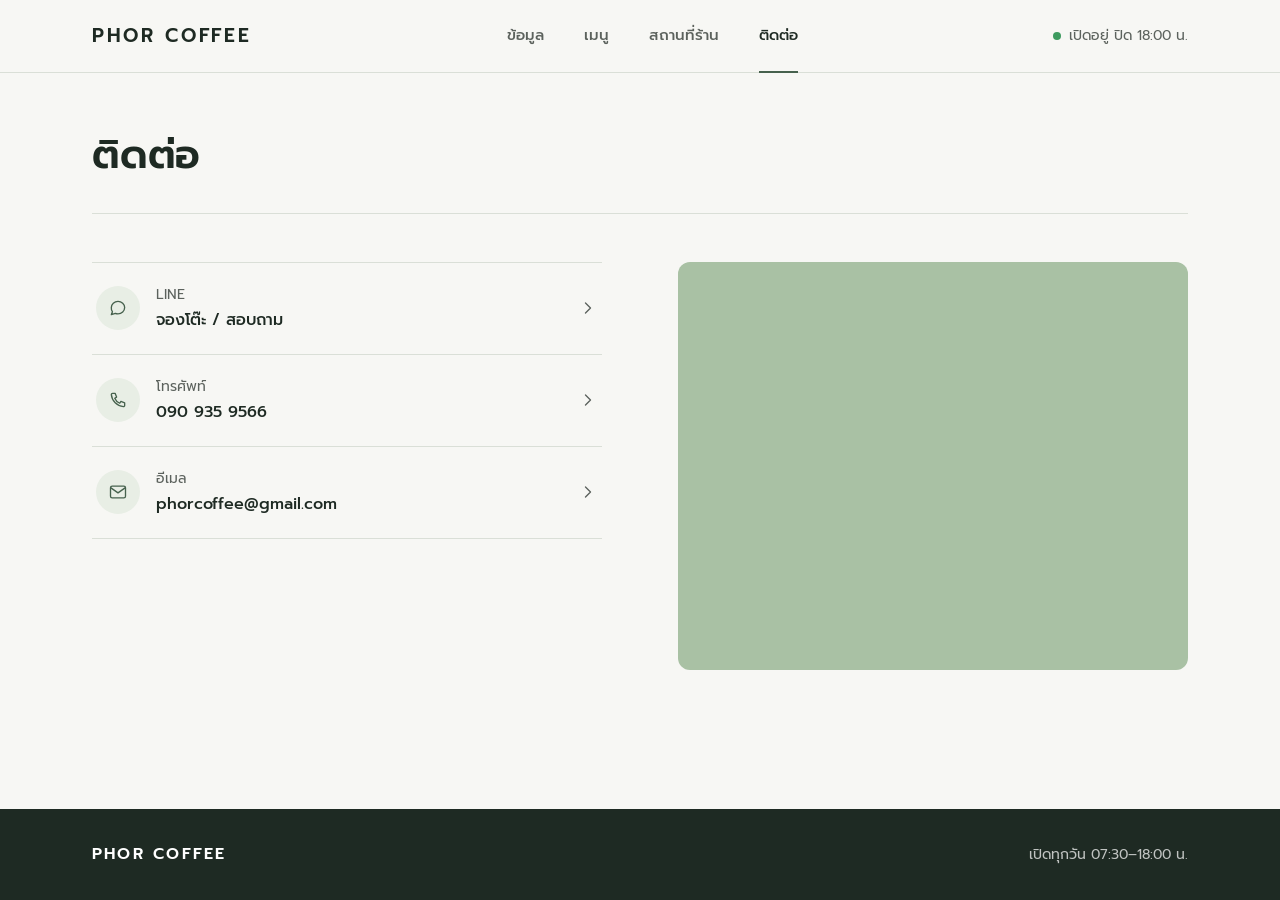
==== contact.html @ 8ebaa5cd "Add files via upload" ====
<!doctype html>
<html lang="th">
<head>
<meta charset="utf-8">
<meta name="viewport" content="width=device-width, initial-scale=1, viewport-fit=cover">
<title>ติดต่อ | PHOR COFFEE</title>
<meta name="description" content="ติดต่อ PHOR COFFEE ทาง LINE โทร 090 935 9566 หรืออีเมล">
<!-- เว็บตัวอย่าง: กันไม่ให้ Google เก็บหน้า ลบบรรทัดนี้เมื่อร้านอนุมัติและขึ้นเว็บจริง -->
<meta name="robots" content="noindex, nofollow">
<meta name="theme-color" content="#F7F7F4">
<meta property="og:type" content="website">
<meta property="og:locale" content="th_TH">
<meta property="og:title" content="ติดต่อ | PHOR COFFEE">
<meta property="og:description" content="ร้านกาแฟในบ้านสีเขียว ถนนร่มเกล้า 1 เปิดทุกวัน 07:30–18:00 น.">
<link rel="preconnect" href="https://fonts.googleapis.com">
<link rel="preconnect" href="https://fonts.gstatic.com" crossorigin>
<link rel="preconnect" href="https://lh3.googleusercontent.com">
<link href="https://fonts.googleapis.com/css2?family=Prompt:wght@300;400;500;600&display=swap" rel="stylesheet">
<link rel="stylesheet" href="assets/style.css">
</head>
<body>

<svg width="0" height="0" style="position:absolute" aria-hidden="true">
  <symbol id="i-star" viewBox="0 0 24 24"><path d="m12 3 2.7 5.6 6.1.9-4.4 4.3 1 6.1L12 17l-5.4 2.9 1-6.1L3.2 9.5l6.1-.9z"/></symbol>
  <symbol id="i-phone" viewBox="0 0 24 24"><path d="M5.5 4h3l1.8 4.5-2.2 1.4a11 11 0 0 0 6 6l1.4-2.2L20 15.5v3a1.5 1.5 0 0 1-1.6 1.5A16 16 0 0 1 4 5.6 1.5 1.5 0 0 1 5.5 4z"/></symbol>
  <symbol id="i-chat" viewBox="0 0 24 24"><path d="M20 11.5c0 4.1-3.6 7.5-8 7.5-1.1 0-2.2-.2-3.2-.6L4 20l1.3-3.6A7.2 7.2 0 0 1 4 11.5C4 7.4 7.6 4 12 4s8 3.4 8 7.5z"/></symbol>
  <symbol id="i-mail" viewBox="0 0 24 24"><rect x="3" y="5" width="18" height="14" rx="2"/><path d="m3.5 7 8.5 6 8.5-6"/></symbol>
  <symbol id="i-fb" viewBox="0 0 24 24"><path d="M14 21v-7h2.5l.5-3h-3V9.2c0-.9.3-1.5 1.6-1.5H17V5.1c-.3 0-1.2-.1-2.3-.1C12.4 5 11 6.4 11 8.9V11H8.5v3H11v7"/></symbol>
  <symbol id="i-ig" viewBox="0 0 24 24"><rect x="3.5" y="3.5" width="17" height="17" rx="5"/><circle cx="12" cy="12" r="4"/><circle cx="17" cy="7" r=".6"/></symbol>
  <symbol id="i-copy" viewBox="0 0 24 24"><rect x="9" y="9" width="11" height="11" rx="2"/><path d="M5 15V6a2 2 0 0 1 2-2h8"/></symbol>
  <symbol id="i-nav" viewBox="0 0 24 24"><path d="M3.5 11 20 4l-7 16.5-2-7.5z"/></symbol>
  <symbol id="i-chev" viewBox="0 0 24 24"><path d="m9 6 6 6-6 6"/></symbol>
</svg>

<header class="site-header">
  <div class="container header-row">
    <a href="index.html" class="brand" id="brand">PHOR COFFEE</a>
    <nav class="nav" aria-label="เมนูหลัก">
      <a href="index.html">ข้อมูล</a>
      <a href="menu.html">เมนู</a>
      <a href="location.html">สถานที่ร้าน</a>
      <a href="contact.html" aria-current="page">ติดต่อ</a>
    </nav>
    <div class="status" id="status" aria-live="polite"><span class="dot"></span><span class="txt"></span></div>
  </div>
</header>

<main id="main">
  <article class="page" id="page-contact">
    <div class="container">
      <header class="page-intro">
        <h1 class="h-page">ติดต่อ</h1>
      </header>
      <div class="contact">
        <div>
          <ul class="channels" id="channels"></ul>
        </div>
        <figure class="ph" id="contactImg"></figure>
      </div>
    </div>
    <div style="height:72px"></div>
  </article>
</main>

<footer class="site-footer">
  <div class="container footer-grid">
    <span class="brand">PHOR COFFEE</span>
    <span id="footHours"></span>
  </div>
</footer>

<div class="mobile-bar">
  <a class="btn btn-secondary" id="barCall"><svg class="i" aria-hidden="true"><use href="#i-phone"/></svg>โทร</a>
  <a class="btn btn-primary js-line" target="_blank" rel="noopener">จองโต๊ะ</a>
</div>

<script src="assets/data.js"></script>
<script src="assets/common.js"></script>
<script src="assets/contact.js"></script>
</body>
</html>
---- assets/style.css ----
/* ---------- tokens (สีทั้งหมดมาจากตัวอาคารร้าน) ---------- */
:root{
  --ink:#1E2A23;        /* เขียวเข้ม: ตัวหนังสือหลัก */
  --sage-700:#46614D;   /* เขียวเซจเข้ม: ปุ่ม ลิงก์ */
  --sage-800:#3A5240;   /* hover ของปุ่ม */
  --sage-300:#A9C1A4;   /* เขียวเซจผนังร้าน: พื้นตกแต่ง */
  --sage-100:#E8EEE5;   /* เขียวจาง: พื้นส่วน */
  --plaster:#F7F7F4;    /* ขาวปูน: พื้นหลังหลัก */
  --white:#FFFFFF;
  --stone:#5C625D;      /* เทาอิฐ: ข้อความรอง */
  --line:#DADFD7;       /* เส้นแบ่ง */

  --fs-xs:13px; --fs-sm:14px; --fs-md:16px; --fs-lg:20px; --fs-xl:28px; --fs-2xl:clamp(30px,4vw,40px);
  --r-sm:8px; --r-md:12px;
  --maxw:1160px; --gutter:clamp(16px,4vw,32px);
}
*,*::before,*::after{box-sizing:border-box}
*{margin:0;padding:0}
html{-webkit-text-size-adjust:100%;scroll-padding-top:120px}
body{font-family:'Prompt',system-ui,-apple-system,sans-serif;font-size:var(--fs-md);font-weight:400;line-height:1.7;color:var(--ink);background:var(--plaster);min-height:100vh;display:flex;flex-direction:column;-webkit-font-smoothing:antialiased}
img{display:block;max-width:100%}
a{color:inherit;text-decoration:none}
button{font:inherit;color:inherit;background:none;border:0;cursor:pointer}
svg.i{width:20px;height:20px;flex:none;fill:none;stroke:currentColor;stroke-width:1.6;stroke-linecap:round;stroke-linejoin:round}
:focus-visible{outline:2px solid var(--sage-700);outline-offset:3px;border-radius:4px}
.container{width:100%;max-width:var(--maxw);margin-inline:auto;padding-inline:var(--gutter)}

/* ---------- ตัวอักษร ---------- */
h1,h2,h3{font-weight:600;line-height:1.3;letter-spacing:-.005em}
.h-page{font-size:var(--fs-2xl)}
.h-sec{font-size:var(--fs-xl);margin-bottom:12px}
.muted{color:var(--stone)}
.prose{max-width:62ch;text-wrap:pretty}

/* ---------- ปุ่ม ---------- */
.btn{display:inline-flex;align-items:center;justify-content:center;gap:8px;min-height:46px;padding:0 22px;border-radius:var(--r-sm);font-size:15px;font-weight:500;transition:background-color .15s,color .15s,border-color .15s}
.btn-primary{background:var(--sage-700);color:var(--white)}
.btn-primary:hover{background:var(--sage-800)}
.btn-secondary{border:1px solid var(--ink);color:var(--ink)}
.btn-secondary:hover{background:var(--ink);color:var(--white)}
.btn-light{background:var(--white);color:var(--ink)}
.btn-light:hover{background:var(--sage-100)}
.btn-outline-light{border:1px solid rgba(255,255,255,.7);color:var(--white)}
.btn-outline-light:hover{background:rgba(255,255,255,.12)}
.link{color:var(--sage-700);font-weight:500;text-decoration:underline;text-underline-offset:3px;text-decoration-thickness:1px}
.link:hover{color:var(--sage-800)}

/* ---------- header ---------- */
.site-header{position:sticky;top:0;z-index:40;background:rgba(247,247,244,.96);backdrop-filter:saturate(1.2) blur(8px);border-bottom:1px solid var(--line)}
.header-row{display:flex;align-items:center;justify-content:space-between;gap:24px;height:72px}
.brand{font-size:19px;font-weight:600;letter-spacing:.14em}
.nav{display:flex;gap:4px;height:100%}
.nav a{position:relative;display:flex;align-items:center;padding:0 18px;font-size:15px;font-weight:500;color:var(--stone);transition:color .15s}
.nav a:hover{color:var(--ink)}
.nav a[aria-current="page"]{color:var(--ink)}
.nav a[aria-current="page"]::after{content:"";position:absolute;left:18px;right:18px;bottom:-1px;height:2px;background:var(--sage-700)}
.status{display:flex;align-items:center;gap:8px;font-size:var(--fs-sm);color:var(--stone);white-space:nowrap}
.status .dot{width:8px;height:8px;border-radius:50%;background:#A3A7A2}
.status.is-open .dot{background:#3E9B5F}
@media (max-width:860px){
  .header-row{height:56px}
  .status{display:none}
  .nav{position:absolute;left:0;right:0;top:56px;height:46px;background:var(--plaster);border-top:1px solid var(--line);display:grid;grid-template-columns:repeat(4,1fr);gap:0;padding:0 8px}
  .nav a{justify-content:center;padding:0 4px;font-size:14px}
  .nav a[aria-current="page"]::after{left:14%;right:14%}
  .site-header{padding-bottom:46px}
}

/* ---------- pages ---------- */
main{flex:1}
.page{animation:enter .28s ease-out}
@keyframes enter{from{opacity:0}to{opacity:1}}
.page-intro{padding:56px 0 32px;border-bottom:1px solid var(--line);margin-bottom:48px}
.section{padding:72px 0}
.section + .section{padding-top:0}
.section-alt{background:var(--sage-100);padding:72px 0}

/* ---------- รูป ---------- */
.ph{position:relative;overflow:hidden;background:var(--sage-300);border-radius:var(--r-md)}
.ph img{width:100%;height:100%;object-fit:cover}
.ph.failed img{display:none}

/* ===== หน้า: ข้อมูล ===== */
.hero{position:relative;height:min(78vh,720px);min-height:460px;background:var(--sage-300);overflow:hidden;color:var(--white)}
.hero img{position:absolute;inset:0;width:100%;height:100%;object-fit:cover;object-position:center 40%}
.hero::after{content:"";position:absolute;inset:0;background:linear-gradient(to top,rgba(20,30,24,.82) 0%,rgba(20,30,24,.35) 45%,rgba(20,30,24,0) 75%)}
.hero-content{position:absolute;inset:auto 0 0 0;z-index:1;padding-bottom:clamp(36px,7vh,64px)}
.hero h1{font-size:clamp(44px,8vw,92px);font-weight:600;letter-spacing:.05em;line-height:1.05;margin-bottom:24px}
.hero .actions{display:flex;flex-wrap:wrap;gap:12px}


.about{display:grid;grid-template-columns:1fr 1fr;gap:clamp(32px,6vw,80px);align-items:center}
.about .ph{aspect-ratio:4/3}
.quick{margin-top:32px;border-top:1px solid var(--line);max-width:440px}
.quick div{display:flex;justify-content:space-between;gap:16px;padding:13px 0;border-bottom:1px solid var(--line);font-size:15px}
.quick dt{color:var(--stone)}
.quick dd{font-weight:500;text-align:right}
.quick a:hover{color:var(--sage-700)}
@media (max-width:860px){.about{grid-template-columns:1fr}.about .ph{order:-1}}

.gallery{display:grid;grid-template-columns:repeat(4,1fr);grid-auto-rows:clamp(150px,18vw,230px);gap:12px;margin-top:28px}
.gallery .ph:first-child{grid-column:span 2;grid-row:span 2}
@media (max-width:760px){.gallery{grid-template-columns:1fr 1fr;grid-auto-rows:150px;gap:8px}}

.reviews-head{display:flex;flex-wrap:wrap;align-items:flex-end;justify-content:space-between;gap:16px}
.rating{display:flex;align-items:center;gap:12px}
.rating strong{font-size:40px;font-weight:600;line-height:1}
.stars{display:flex;gap:2px;color:var(--sage-700)}
.stars svg{width:16px;height:16px;fill:currentColor;stroke:none}
.quotes{display:grid;grid-template-columns:repeat(3,1fr);gap:32px;margin-top:36px;list-style:none}
.quotes li{border-top:2px solid var(--sage-700);padding-top:18px}
.quotes blockquote{font-size:17px;line-height:1.65;text-wrap:pretty}
@media (max-width:860px){.quotes{grid-template-columns:1fr;gap:24px}}

/* ===== หน้า: เมนู ===== */
.folders{display:grid;grid-template-columns:repeat(3,minmax(0,1fr));justify-items:center;align-items:end;gap:24px;padding-top:30px}
@media (max-width:860px){
  /* แถบเลื่อนตัดของที่ล้นออกไป จึงต้องเว้นที่ด้านบนไว้ให้แผ่นเมนูกางขึ้นมา */
  #page-menu .page-intro{margin-bottom:0}
  .folders{display:flex;gap:18px;overflow-x:auto;overscroll-behavior-x:contain;scroll-snap-type:x mandatory;scroll-padding-inline:var(--gutter);padding:56px var(--gutter) 20px;margin-inline:calc(var(--gutter) * -1);scrollbar-width:none}
  .folders::-webkit-scrollbar{display:none}
  .folders > .gf-root{scroll-snap-align:center}
}
.menu-list{margin-top:48px;scroll-margin-top:140px}
.menu-list-head{display:flex;align-items:baseline;justify-content:space-between;gap:16px;padding-bottom:12px;border-bottom:1px solid var(--ink)}
.menu-list-head h2{font-size:var(--fs-xl)}
.menu-list-head span{font-size:var(--fs-sm);color:var(--stone)}
.menu-list ul{list-style:none;columns:2;column-gap:clamp(40px,7vw,96px)}
.menu-list ul.swap{animation:list-in .35s ease-out}
@keyframes list-in{from{opacity:0;transform:translateY(6px)}to{opacity:1;transform:none}}
@media (max-width:760px){.menu-list ul{columns:1}}
.menu-item{display:flex;align-items:baseline;gap:12px;padding:14px 0;border-bottom:1px solid var(--line);break-inside:avoid;scroll-margin-top:160px}
.menu-item .name{font-weight:500}
.menu-item .desc{display:block;font-size:var(--fs-sm);color:var(--stone);font-weight:400;margin-top:2px}
.menu-item .leader{flex:1;min-width:16px;border-bottom:1px dotted #B9BEB6;transform:translateY(-5px)}
.menu-item .price{font-weight:500;font-variant-numeric:tabular-nums;white-space:nowrap}
.menu-item.flash{animation:flash 1.8s ease-out}
@keyframes flash{0%,35%{background:var(--sage-100);box-shadow:0 0 0 10px var(--sage-100)}100%{background:transparent;box-shadow:0 0 0 10px transparent}}
.menu-foot{margin-top:40px;font-size:var(--fs-sm);color:var(--stone)}

/* ----- แฟ้มกระจก: ดัดแปลงจากคอมโพเนนต์ Glass Folder Cards (กระจกขุ่นแบบสว่าง) ----- */
.gf-root{
  --gf-px:0; --gf-py:0;
  --gf-ease:cubic-bezier(.2,.8,.2,1);
  --gf-spring:cubic-bezier(.34,1.36,.5,1);
  --gf-hinge:0deg; --gf-lift:42px; --gf-spread:0px; --gf-fan:0deg; --gf-stack:15px;
  --gf-ink:var(--ink); --gf-ink-soft:rgba(30,42,35,.58);
  position:relative;display:inline-block;flex:none;vertical-align:top;
  font-family:'Prompt',system-ui,sans-serif;-webkit-tap-highlight-color:transparent;isolation:isolate;
}
.gf-root:hover,.gf-root:focus-within{--gf-hinge:-11deg;--gf-lift:-34px;--gf-spread:8px;--gf-fan:1.4deg;--gf-stack:10px}
.gf-root[data-open]{--gf-hinge:-24deg;--gf-lift:-96px;--gf-spread:40px;--gf-fan:5deg;--gf-stack:30px}
.gf-stage{position:absolute;left:0;top:0;width:340px;height:272px;transform-origin:0 0}
.gf-tilt{position:absolute;inset:0;transform:perspective(1400px) rotateX(calc(var(--gf-py) * -3deg)) rotateY(calc(var(--gf-px) * 4deg));transition:transform .9s var(--gf-ease)}
.gf-shadow{position:absolute;left:18px;right:18px;bottom:-6px;height:60px;border-radius:40px;background:rgba(30,42,35,.30);filter:blur(22px);transform:translateX(calc(var(--gf-px) * -8px));transition:transform .9s var(--gf-ease),opacity .9s var(--gf-ease)}
.gf-back{position:absolute;inset:0;overflow:hidden;background:linear-gradient(180deg,#eef2ec 0%,#dfe6dc 100%)}
.gf-art{position:absolute;left:-12px;top:-12px;width:364px;height:296px;max-width:none;object-fit:cover;opacity:0;filter:blur(14px) saturate(.6);transform:translate(calc(var(--gf-px) * -7px),calc(var(--gf-py) * -6px)) scale(1.02);transition:transform 1.1s var(--gf-ease),opacity 1.2s var(--gf-ease),filter 1.2s var(--gf-ease)}
.gf-art.is-loaded{opacity:1;filter:none}
.gf-back-sheen{position:absolute;inset:0;pointer-events:none;background:linear-gradient(180deg,rgba(255,255,255,.22) 0%,rgba(255,255,255,0) 22%),radial-gradient(120% 80% at 80% 0%,rgba(255,255,255,.16),rgba(255,255,255,0) 60%)}
.gf-rim{position:absolute;left:0;top:0;max-width:none;overflow:visible;pointer-events:none;fill:none}
.gf-back-rim{width:340px;height:272px}
.gf-back-rim path{stroke:rgba(255,255,255,.45);stroke-width:1}

.gf-files{position:absolute;inset:0;z-index:5;pointer-events:none;clip-path:inset(-400px -400px 10px -400px)}
.gf-sheet-slot{display:contents}
.gf-sheet{all:unset;box-sizing:border-box;position:absolute;left:34px;top:96px;width:272px;height:184px;border-radius:16px;overflow:hidden;cursor:pointer;pointer-events:auto;
  background:linear-gradient(180deg,#ffffff 0%,#f4f5f1 100%);
  box-shadow:inset 0 1px 0 rgba(255,255,255,.9),0 0 0 .5px rgba(30,42,35,.12),0 10px 26px -8px rgba(20,30,24,.28);
  transform-origin:50% 100%;
  transform:translate(calc(var(--gf-jx) + var(--gf-slot) * var(--gf-spread)),calc(var(--gf-lift) + var(--gf-depth) * var(--gf-stack) * -1)) rotate(calc(var(--gf-jr) + var(--gf-slot) * var(--gf-fan)));
  transition:transform .75s var(--gf-spring) calc(var(--gf-depth) * 40ms),box-shadow .4s var(--gf-ease),translate .9s var(--gf-ease),opacity .9s var(--gf-ease)}
.gf-sheet--art{background:#1e2a23}
.gf-root[data-open] .gf-sheet:hover,.gf-root[data-open] .gf-sheet:focus-visible{
  transform:translate(calc(var(--gf-jx) + var(--gf-slot) * var(--gf-spread)),calc(var(--gf-lift) + var(--gf-depth) * var(--gf-stack) * -1 - 18px)) rotate(calc(var(--gf-slot) * var(--gf-fan) * .6));
  box-shadow:inset 0 1px 0 rgba(255,255,255,.9),0 0 0 .5px rgba(30,42,35,.12),0 22px 40px -12px rgba(20,30,24,.42);transition-delay:0s}
.gf-sheet:focus-visible{outline:2px solid var(--sage-700);outline-offset:2px}
.gf-sheet-art{position:absolute;left:0;top:0;width:272px;height:184px;max-width:none;object-fit:cover;opacity:0;filter:blur(10px);transition:opacity .9s var(--gf-ease),filter .9s var(--gf-ease)}
.gf-sheet-art.is-loaded{opacity:1;filter:none}
.gf-sheet--art::after{content:"";position:absolute;inset:0;border-radius:inherit;pointer-events:none;background:linear-gradient(180deg,rgba(0,0,0,.46) 0%,rgba(0,0,0,0) 36%);box-shadow:inset 0 0 0 1px rgba(255,255,255,.2)}
.gf-sheet-head{position:absolute;left:14px;right:14px;top:10px;z-index:1;display:flex;align-items:baseline;justify-content:space-between;gap:10px;white-space:nowrap}
.gf-sheet-name{overflow:hidden;text-overflow:ellipsis;font-size:14px;font-weight:500;color:var(--ink)}
.gf-sheet-meta{flex:none;font-size:12px;font-variant-numeric:tabular-nums;color:rgba(30,42,35,.55)}
.gf-sheet--art .gf-sheet-name{color:#fff}
.gf-sheet--art .gf-sheet-meta{color:rgba(255,255,255,.78)}
.gf-lines{position:absolute;left:14px;right:14px;top:44px;display:flex;flex-direction:column;gap:9px}
.gf-lines i{display:block;height:5px;border-radius:3px;background:rgba(30,42,35,.08)}
.gf-lines i:first-child{height:9px;margin-bottom:4px;background:rgba(30,42,35,.14)}

.gf-front{position:absolute;left:0;top:74px;width:340px;height:198px;z-index:10;-webkit-backdrop-filter:blur(22px) saturate(1.5);backdrop-filter:blur(22px) saturate(1.5);transform-origin:50% 100%;transform:perspective(760px) rotateX(var(--gf-hinge));transition:transform .8s var(--gf-spring),translate 1s var(--gf-ease),opacity 1s var(--gf-ease)}
.gf-tint{position:absolute;inset:0;background:linear-gradient(180deg,rgba(255,255,255,.16) 0%,rgba(255,255,255,.5) 42%,rgba(251,251,248,.93) 100%)}
.gf-spec{position:absolute;inset:0;pointer-events:none;mix-blend-mode:soft-light;opacity:.9;background:radial-gradient(260px 200px at calc(50% + var(--gf-px) * 46%) calc(30% + var(--gf-py) * 40%),rgba(255,255,255,.5),rgba(255,255,255,0) 70%)}
.gf-front-rim{width:340px;height:198px}
.gf-front-rim path{stroke-width:2.4;transition:stroke-width .3s var(--gf-ease)}
.gf-hit{all:unset;position:absolute;inset:0;z-index:1;cursor:pointer}
.gf-hit:focus-visible ~ .gf-label .gf-title{text-decoration:underline;text-decoration-thickness:1.5px;text-underline-offset:5px}
.gf-front:has(.gf-hit:focus-visible) .gf-front-rim path{stroke-width:5}
.gf-label{position:absolute;left:28px;bottom:30px;z-index:2;display:flex;flex-direction:column;gap:2px;max-width:220px;pointer-events:none;color:var(--gf-ink)}
.gf-title{font-size:21px;font-weight:600;line-height:1.3;overflow:hidden;text-overflow:ellipsis;white-space:nowrap}
.gf-meta{display:flex;align-items:center;gap:7px;font-size:13px;color:var(--gf-ink-soft);white-space:nowrap}
.gf-meta::before{content:"";width:7px;height:7px;border-radius:50%;background:var(--sage-700);transform:scale(0);transition:transform .35s var(--gf-spring)}
.gf-root[data-active] .gf-meta::before{transform:scale(1)}
.gf-root[data-active] .gf-meta{color:var(--sage-700)}

.gf-root:not([data-entered]) .gf-back,.gf-root:not([data-entered]) .gf-back-rim{translate:0 22px;opacity:0}
.gf-root:not([data-entered]) .gf-sheet{translate:0 -120px;opacity:0}
.gf-root:not([data-entered]) .gf-front{translate:0 46px;opacity:0}
.gf-root:not([data-entered]) .gf-shadow{opacity:0}
.gf-back,.gf-back-rim{transition:translate 1s var(--gf-ease),opacity .9s var(--gf-ease)}
.gf-root[data-entered] .gf-sheet{transition-delay:calc(var(--gf-depth) * 40ms),0s,calc(.18s + var(--gf-depth) * 90ms),calc(.18s + var(--gf-depth) * 90ms)}
.gf-root[data-entered] .gf-front{transition-delay:0s,.42s,.42s}
@media (prefers-reduced-motion:reduce){
  .gf-root *,.gf-root *::before,.gf-root *::after{transition-duration:0s!important;transition-delay:0s!important;animation:none!important}
  .gf-tilt{transform:none}
}

/* ===== หน้า: สถานที่ร้าน ===== */
.loc{display:grid;grid-template-columns:1.3fr 1fr;gap:clamp(28px,5vw,64px);align-items:start}
.map{aspect-ratio:4/3;border-radius:var(--r-md);overflow:hidden;background:var(--sage-100);border:1px solid var(--line)}
.map iframe{width:100%;height:100%;border:0;display:block}
.detail{border-top:1px solid var(--line)}
.detail > div{padding:20px 0;border-bottom:1px solid var(--line)}
.detail dt{font-size:var(--fs-sm);color:var(--stone);margin-bottom:4px}
.detail dd{font-weight:500}
.copy-btn{display:inline-flex;align-items:center;gap:6px;margin-top:8px;font-size:var(--fs-sm);font-weight:500;color:var(--sage-700)}
.copy-btn svg{width:16px;height:16px}
.copy-btn:hover{color:var(--sage-800)}
.hours{width:100%;border-collapse:collapse;font-size:15px}
.hours td{padding:3px 0}
.hours td:last-child{text-align:right;font-variant-numeric:tabular-nums}
.hours .today td{font-weight:600;color:var(--sage-700)}
.loc .actions{display:flex;flex-wrap:wrap;gap:12px;margin-top:24px}
@media (max-width:860px){.loc{grid-template-columns:1fr}}

/* ===== หน้า: ติดต่อ ===== */
.contact{display:grid;grid-template-columns:1fr 1fr;gap:clamp(32px,6vw,80px);align-items:start}
.contact .ph{aspect-ratio:5/4}
.channels{list-style:none;border-top:1px solid var(--line)}
.channels a{display:flex;align-items:center;gap:16px;padding:20px 4px;border-bottom:1px solid var(--line);transition:background-color .15s}
.channels a:hover{background:var(--white)}
.channels .ic{display:grid;place-items:center;width:44px;height:44px;border-radius:50%;background:var(--sage-100);color:var(--sage-700);flex:none}
.channels small{display:block;font-size:var(--fs-sm);color:var(--stone)}
.channels b{font-weight:500;word-break:break-word}
.channels .go{margin-left:auto;color:var(--stone)}
@media (max-width:860px){.contact{grid-template-columns:1fr}.contact .ph{aspect-ratio:16/10;order:-1}}

/* ---------- footer ---------- */
.site-footer{background:var(--ink);color:rgba(255,255,255,.72);font-size:var(--fs-sm);padding:32px 0}
.footer-grid{display:flex;flex-wrap:wrap;align-items:center;justify-content:space-between;gap:12px 24px}
.site-footer .brand{color:var(--white);font-size:16px}

/* ---------- แถบล่างบนมือถือ ---------- */
.mobile-bar{display:none}
@media (max-width:760px){
  .mobile-bar{display:grid;grid-template-columns:1fr 1fr;gap:10px;position:fixed;left:0;right:0;bottom:0;z-index:40;padding:10px var(--gutter) calc(10px + env(safe-area-inset-bottom));background:var(--white);border-top:1px solid var(--line)}
  .site-footer{padding-bottom:calc(100px + env(safe-area-inset-bottom))}
}
@media (prefers-reduced-motion:reduce){*{animation:none!important;transition:none!important}}
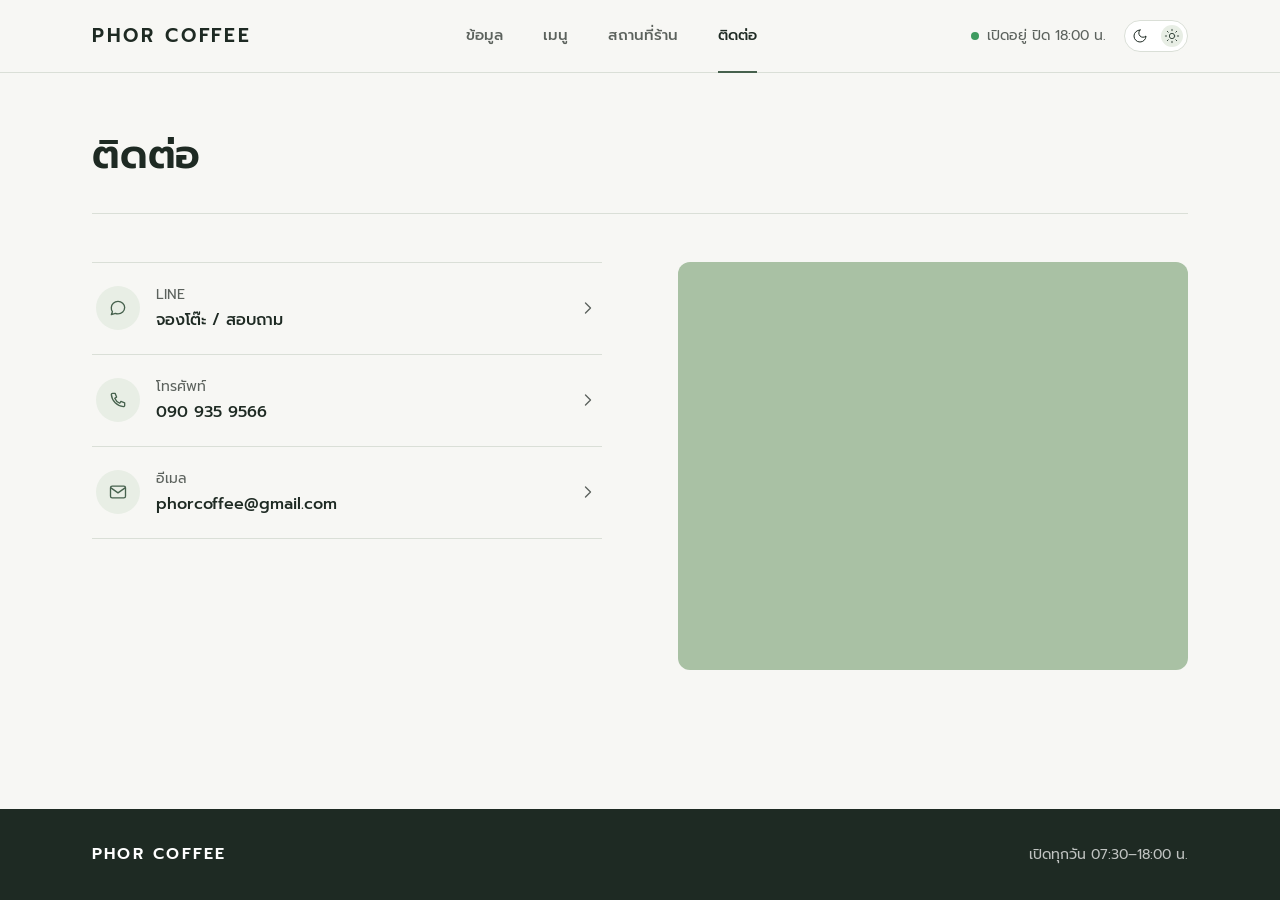
==== commit c114f0de: "Add files via upload" ====
--- a/contact.html
+++ b/contact.html
@@ -16,6 +16,7 @@
 <link rel="preconnect" href="https://fonts.gstatic.com" crossorigin>
 <link rel="preconnect" href="https://lh3.googleusercontent.com">
 <link href="https://fonts.googleapis.com/css2?family=Prompt:wght@300;400;500;600&display=swap" rel="stylesheet">
+<script>(function(){var t;try{t=localStorage.getItem("phor-theme")}catch(e){}if(t!=="light"&&t!=="dark")t=matchMedia("(prefers-color-scheme: dark)").matches?"dark":"light";document.documentElement.setAttribute("data-theme",t);var m=document.querySelector('meta[name="theme-color"]');if(m)m.content=t==="dark"?"#121A15":"#F7F7F4"})()</script>
 <link rel="stylesheet" href="assets/style.css">
 </head>
 <body>
@@ -41,7 +42,10 @@
       <a href="location.html">สถานที่ร้าน</a>
       <a href="contact.html" aria-current="page">ติดต่อ</a>
     </nav>
-    <div class="status" id="status" aria-live="polite"><span class="dot"></span><span class="txt"></span></div>
+    <div class="header-end">
+      <div class="status" id="status" aria-live="polite"><span class="dot"></span><span class="txt"></span></div>
+      <button type="button" class="theme-toggle" id="themeToggle" role="switch" aria-checked="false" aria-label="โหมดมืด"><span class="tg-row"><span class="tg-slot tg-knob"><svg viewBox="0 0 24 24" aria-hidden="true" class="tg-when-light"><circle cx="12" cy="12" r="4"/><path d="M12 2v2"/><path d="M12 20v2"/><path d="m4.93 4.93 1.41 1.41"/><path d="m17.66 17.66 1.41 1.41"/><path d="M2 12h2"/><path d="M20 12h2"/><path d="m6.34 17.66-1.41 1.41"/><path d="m19.07 4.93-1.41 1.41"/></svg><svg viewBox="0 0 24 24" aria-hidden="true" class="tg-when-dark"><path d="M12 3a6 6 0 0 0 9 9 9 9 0 1 1-9-9Z"/></svg></span><span class="tg-slot tg-other"><svg viewBox="0 0 24 24" aria-hidden="true" class="tg-when-light"><path d="M12 3a6 6 0 0 0 9 9 9 9 0 1 1-9-9Z"/></svg><svg viewBox="0 0 24 24" aria-hidden="true" class="tg-when-dark"><circle cx="12" cy="12" r="4"/><path d="M12 2v2"/><path d="M12 20v2"/><path d="m4.93 4.93 1.41 1.41"/><path d="m17.66 17.66 1.41 1.41"/><path d="M2 12h2"/><path d="M20 12h2"/><path d="m6.34 17.66-1.41 1.41"/><path d="m19.07 4.93-1.41 1.41"/></svg></span></span></button>
+    </div>
   </div>
 </header>
 
--- a/assets/style.css
+++ b/assets/style.css
@@ -1,66 +1,99 @@
 /* ---------- tokens (สีทั้งหมดมาจากตัวอาคารร้าน) ---------- */
 :root{
-  --ink:#1E2A23;        /* เขียวเข้ม: ตัวหนังสือหลัก */
-  --sage-700:#46614D;   /* เขียวเซจเข้ม: ปุ่ม ลิงก์ */
-  --sage-800:#3A5240;   /* hover ของปุ่ม */
-  --sage-300:#A9C1A4;   /* เขียวเซจผนังร้าน: พื้นตกแต่ง */
-  --sage-100:#E8EEE5;   /* เขียวจาง: พื้นส่วน */
-  --plaster:#F7F7F4;    /* ขาวปูน: พื้นหลังหลัก */
-  --white:#FFFFFF;
-  --stone:#5C625D;      /* เทาอิฐ: ข้อความรอง */
-  --line:#DADFD7;       /* เส้นแบ่ง */
+  /* สีทั้งหมดมาจากตัวอาคารร้าน  โหมดสว่าง = ร้านตอนกลางวัน */
+  --bg:#F7F7F4;           /* ขาวปูน: พื้นหลังหลัก */
+  --surface:#FFFFFF;      /* พื้นผิวที่ยกขึ้น: แถบล่างมือถือ แถวที่ชี้ */
+  --text:#1E2A23;         /* เขียวเข้ม: ตัวหนังสือหลัก */
+  --text-2:#5C625D;       /* เทาอิฐ: ข้อความรอง */
+  --line:#DADFD7;         /* เส้นแบ่ง */
+  --accent:#46614D;       /* เขียวเซจเข้ม: ปุ่ม ลิงก์ ไอคอน */
+  --accent-hover:#3A5240;
+  --on-accent:#FFFFFF;    /* ตัวหนังสือบนปุ่มหลัก */
+  --accent-soft:#E8EEE5;  /* เขียวจาง: พื้นส่วนรีวิว วงไอคอน */
+  --placeholder:#A9C1A4;  /* เขียวเซจผนังร้าน: พื้นรอรูปโหลด */
+  --header-bg:rgba(247,247,244,.96);
+  --leader:#B9BEB6;       /* เส้นจุดในรายการเมนู */
+  --footer-bg:#1E2A23; --footer-text:rgba(255,255,255,.72); --footer-strong:#FFFFFF; --footer-line:transparent;
+  --status-off:#A3A7A2; --status-on:#3E9B5F;
+  /* ปุ่มสลับโหมด */
+  --tg-track:#FFFFFF; --tg-border:#DADFD7; --tg-knob:#E8EEE5; --tg-knob-icon:#3A4A40; --tg-other-icon:#1E2A23;
+  color-scheme:light;
 
   --fs-xs:13px; --fs-sm:14px; --fs-md:16px; --fs-lg:20px; --fs-xl:28px; --fs-2xl:clamp(30px,4vw,40px);
   --r-sm:8px; --r-md:12px;
   --maxw:1160px; --gutter:clamp(16px,4vw,32px);
 }
+/* โหมดมืด = ร้านตอนกลางคืน: เขียวเข้มเกือบดำ ตัวหนังสือขาวอมเขียว ปุ่มเป็นเขียวเซจของผนังร้าน */
+:root[data-theme="dark"]{
+  --bg:#121A15;
+  --surface:#1A241E;
+  --text:#E4EAE2;
+  --text-2:#A3ADA5;
+  --line:#2C3A31;
+  --accent:#A9C1A4;
+  --accent-hover:#BFD3BA;
+  --on-accent:#12201A;
+  --accent-soft:#1F2C24;
+  --placeholder:#2F4637;
+  --header-bg:rgba(18,26,21,.92);
+  --leader:#45554A;
+  --footer-bg:#0C120E; --footer-text:rgba(228,234,226,.66); --footer-strong:#E4EAE2; --footer-line:#2C3A31;
+  --status-off:#6F7A72; --status-on:#5FCB85;
+  --tg-track:#0C120E; --tg-border:#2C3A31; --tg-knob:#26332B; --tg-knob-icon:#FFFFFF; --tg-other-icon:#7D8A81;
+  color-scheme:dark;
+}
 *,*::before,*::after{box-sizing:border-box}
 *{margin:0;padding:0}
 html{-webkit-text-size-adjust:100%;scroll-padding-top:120px}
-body{font-family:'Prompt',system-ui,-apple-system,sans-serif;font-size:var(--fs-md);font-weight:400;line-height:1.7;color:var(--ink);background:var(--plaster);min-height:100vh;display:flex;flex-direction:column;-webkit-font-smoothing:antialiased}
+body{font-family:'Prompt',system-ui,-apple-system,sans-serif;font-size:var(--fs-md);font-weight:400;line-height:1.7;color:var(--text);background:var(--bg);min-height:100vh;display:flex;flex-direction:column;-webkit-font-smoothing:antialiased}
 img{display:block;max-width:100%}
 a{color:inherit;text-decoration:none}
 button{font:inherit;color:inherit;background:none;border:0;cursor:pointer}
 svg.i{width:20px;height:20px;flex:none;fill:none;stroke:currentColor;stroke-width:1.6;stroke-linecap:round;stroke-linejoin:round}
-:focus-visible{outline:2px solid var(--sage-700);outline-offset:3px;border-radius:4px}
+:focus-visible{outline:2px solid var(--accent);outline-offset:3px;border-radius:4px}
 .container{width:100%;max-width:var(--maxw);margin-inline:auto;padding-inline:var(--gutter)}
 
 /* ---------- ตัวอักษร ---------- */
 h1,h2,h3{font-weight:600;line-height:1.3;letter-spacing:-.005em}
 .h-page{font-size:var(--fs-2xl)}
 .h-sec{font-size:var(--fs-xl);margin-bottom:12px}
-.muted{color:var(--stone)}
+.muted{color:var(--text-2)}
 .prose{max-width:62ch;text-wrap:pretty}
 
 /* ---------- ปุ่ม ---------- */
 .btn{display:inline-flex;align-items:center;justify-content:center;gap:8px;min-height:46px;padding:0 22px;border-radius:var(--r-sm);font-size:15px;font-weight:500;transition:background-color .15s,color .15s,border-color .15s}
-.btn-primary{background:var(--sage-700);color:var(--white)}
-.btn-primary:hover{background:var(--sage-800)}
-.btn-secondary{border:1px solid var(--ink);color:var(--ink)}
-.btn-secondary:hover{background:var(--ink);color:var(--white)}
-.btn-light{background:var(--white);color:var(--ink)}
-.btn-light:hover{background:var(--sage-100)}
-.btn-outline-light{border:1px solid rgba(255,255,255,.7);color:var(--white)}
+.btn-primary{background:var(--accent);color:var(--on-accent)}
+.btn-primary:hover{background:var(--accent-hover)}
+.btn-secondary{border:1px solid var(--text);color:var(--text)}
+.btn-secondary:hover{background:var(--text);color:var(--bg)}
+.btn-light{background:#FFFFFF;color:#1E2A23}   /* อยู่บนรูปหน้าร้านเสมอ ทั้งสองโหมด */
+.btn-light:hover{background:#E8EEE5}
+.btn-outline-light{border:1px solid rgba(255,255,255,.7);color:#FFFFFF}
 .btn-outline-light:hover{background:rgba(255,255,255,.12)}
-.link{color:var(--sage-700);font-weight:500;text-decoration:underline;text-underline-offset:3px;text-decoration-thickness:1px}
-.link:hover{color:var(--sage-800)}
+.link{color:var(--accent);font-weight:500;text-decoration:underline;text-underline-offset:3px;text-decoration-thickness:1px}
+.link:hover{color:var(--accent-hover)}
 
 /* ---------- header ---------- */
-.site-header{position:sticky;top:0;z-index:40;background:rgba(247,247,244,.96);backdrop-filter:saturate(1.2) blur(8px);border-bottom:1px solid var(--line)}
+.site-header{position:sticky;top:0;z-index:40;background:var(--header-bg);backdrop-filter:saturate(1.2) blur(8px);border-bottom:1px solid var(--line)}
 .header-row{display:flex;align-items:center;justify-content:space-between;gap:24px;height:72px}
 .brand{font-size:19px;font-weight:600;letter-spacing:.14em}
 .nav{display:flex;gap:4px;height:100%}
-.nav a{position:relative;display:flex;align-items:center;padding:0 18px;font-size:15px;font-weight:500;color:var(--stone);transition:color .15s}
-.nav a:hover{color:var(--ink)}
-.nav a[aria-current="page"]{color:var(--ink)}
-.nav a[aria-current="page"]::after{content:"";position:absolute;left:18px;right:18px;bottom:-1px;height:2px;background:var(--sage-700)}
-.status{display:flex;align-items:center;gap:8px;font-size:var(--fs-sm);color:var(--stone);white-space:nowrap}
-.status .dot{width:8px;height:8px;border-radius:50%;background:#A3A7A2}
-.status.is-open .dot{background:#3E9B5F}
-@media (max-width:860px){
+.nav a{position:relative;display:flex;align-items:center;padding:0 18px;font-size:15px;font-weight:500;color:var(--text-2);transition:color .15s}
+.nav a:hover{color:var(--text)}
+.nav a[aria-current="page"]{color:var(--text)}
+.nav a[aria-current="page"]::after{content:"";position:absolute;left:18px;right:18px;bottom:-1px;height:2px;background:var(--accent)}
+.header-end{display:flex;align-items:center;gap:18px}
+.status{display:flex;align-items:center;gap:8px;font-size:var(--fs-sm);color:var(--text-2);white-space:nowrap}
+.status .dot{width:8px;height:8px;border-radius:50%;background:var(--status-off)}
+.status.is-open .dot{background:var(--status-on)}
+@media (max-width:1023px){
+  .status{display:none}
+  .nav a{padding:0 14px}
+  .nav a[aria-current="page"]::after{left:14px;right:14px}
+}
+@media (max-width:699px){
   .header-row{height:56px}
-  .status{display:none}
-  .nav{position:absolute;left:0;right:0;top:56px;height:46px;background:var(--plaster);border-top:1px solid var(--line);display:grid;grid-template-columns:repeat(4,1fr);gap:0;padding:0 8px}
+  .nav{position:absolute;left:0;right:0;top:56px;height:46px;background:var(--bg);border-top:1px solid var(--line);display:grid;grid-template-columns:repeat(4,1fr);gap:0;padding:0 8px}
   .nav a{justify-content:center;padding:0 4px;font-size:14px}
   .nav a[aria-current="page"]::after{left:14%;right:14%}
   .site-header{padding-bottom:46px}
@@ -73,15 +106,15 @@
 .page-intro{padding:56px 0 32px;border-bottom:1px solid var(--line);margin-bottom:48px}
 .section{padding:72px 0}
 .section + .section{padding-top:0}
-.section-alt{background:var(--sage-100);padding:72px 0}
+.section-alt{background:var(--accent-soft);padding:72px 0}
 
 /* ---------- รูป ---------- */
-.ph{position:relative;overflow:hidden;background:var(--sage-300);border-radius:var(--r-md)}
+.ph{position:relative;overflow:hidden;background:var(--placeholder);border-radius:var(--r-md)}
 .ph img{width:100%;height:100%;object-fit:cover}
 .ph.failed img{display:none}
 
 /* ===== หน้า: ข้อมูล ===== */
-.hero{position:relative;height:min(78vh,720px);min-height:460px;background:var(--sage-300);overflow:hidden;color:var(--white)}
+.hero{position:relative;height:min(78vh,720px);min-height:460px;background:var(--placeholder);overflow:hidden;color:#FFFFFF}
 .hero img{position:absolute;inset:0;width:100%;height:100%;object-fit:cover;object-position:center 40%}
 .hero::after{content:"";position:absolute;inset:0;background:linear-gradient(to top,rgba(20,30,24,.82) 0%,rgba(20,30,24,.35) 45%,rgba(20,30,24,0) 75%)}
 .hero-content{position:absolute;inset:auto 0 0 0;z-index:1;padding-bottom:clamp(36px,7vh,64px)}
@@ -93,10 +126,10 @@
 .about .ph{aspect-ratio:4/3}
 .quick{margin-top:32px;border-top:1px solid var(--line);max-width:440px}
 .quick div{display:flex;justify-content:space-between;gap:16px;padding:13px 0;border-bottom:1px solid var(--line);font-size:15px}
-.quick dt{color:var(--stone)}
+.quick dt{color:var(--text-2)}
 .quick dd{font-weight:500;text-align:right}
-.quick a:hover{color:var(--sage-700)}
-@media (max-width:860px){.about{grid-template-columns:1fr}.about .ph{order:-1}}
+.quick a:hover{color:var(--accent)}
+@media (max-width:699px){.about{grid-template-columns:1fr}.about .ph{order:-1}}
 
 .gallery{display:grid;grid-template-columns:repeat(4,1fr);grid-auto-rows:clamp(150px,18vw,230px);gap:12px;margin-top:28px}
 .gallery .ph:first-child{grid-column:span 2;grid-row:span 2}
@@ -105,16 +138,16 @@
 .reviews-head{display:flex;flex-wrap:wrap;align-items:flex-end;justify-content:space-between;gap:16px}
 .rating{display:flex;align-items:center;gap:12px}
 .rating strong{font-size:40px;font-weight:600;line-height:1}
-.stars{display:flex;gap:2px;color:var(--sage-700)}
+.stars{display:flex;gap:2px;color:var(--accent)}
 .stars svg{width:16px;height:16px;fill:currentColor;stroke:none}
 .quotes{display:grid;grid-template-columns:repeat(3,1fr);gap:32px;margin-top:36px;list-style:none}
-.quotes li{border-top:2px solid var(--sage-700);padding-top:18px}
+.quotes li{border-top:2px solid var(--accent);padding-top:18px}
 .quotes blockquote{font-size:17px;line-height:1.65;text-wrap:pretty}
-@media (max-width:860px){.quotes{grid-template-columns:1fr;gap:24px}}
+@media (max-width:699px){.quotes{grid-template-columns:1fr;gap:24px}}
 
 /* ===== หน้า: เมนู ===== */
 .folders{display:grid;grid-template-columns:repeat(3,minmax(0,1fr));justify-items:center;align-items:end;gap:24px;padding-top:30px}
-@media (max-width:860px){
+@media (max-width:699px){
   /* แถบเลื่อนตัดของที่ล้นออกไป จึงต้องเว้นที่ด้านบนไว้ให้แผ่นเมนูกางขึ้นมา */
   #page-menu .page-intro{margin-bottom:0}
   .folders{display:flex;gap:18px;overflow-x:auto;overscroll-behavior-x:contain;scroll-snap-type:x mandatory;scroll-padding-inline:var(--gutter);padding:56px var(--gutter) 20px;margin-inline:calc(var(--gutter) * -1);scrollbar-width:none}
@@ -122,21 +155,21 @@
   .folders > .gf-root{scroll-snap-align:center}
 }
 .menu-list{margin-top:48px;scroll-margin-top:140px}
-.menu-list-head{display:flex;align-items:baseline;justify-content:space-between;gap:16px;padding-bottom:12px;border-bottom:1px solid var(--ink)}
+.menu-list-head{display:flex;align-items:baseline;justify-content:space-between;gap:16px;padding-bottom:12px;border-bottom:1px solid var(--text)}
 .menu-list-head h2{font-size:var(--fs-xl)}
-.menu-list-head span{font-size:var(--fs-sm);color:var(--stone)}
+.menu-list-head span{font-size:var(--fs-sm);color:var(--text-2)}
 .menu-list ul{list-style:none;columns:2;column-gap:clamp(40px,7vw,96px)}
 .menu-list ul.swap{animation:list-in .35s ease-out}
 @keyframes list-in{from{opacity:0;transform:translateY(6px)}to{opacity:1;transform:none}}
 @media (max-width:760px){.menu-list ul{columns:1}}
 .menu-item{display:flex;align-items:baseline;gap:12px;padding:14px 0;border-bottom:1px solid var(--line);break-inside:avoid;scroll-margin-top:160px}
 .menu-item .name{font-weight:500}
-.menu-item .desc{display:block;font-size:var(--fs-sm);color:var(--stone);font-weight:400;margin-top:2px}
-.menu-item .leader{flex:1;min-width:16px;border-bottom:1px dotted #B9BEB6;transform:translateY(-5px)}
+.menu-item .desc{display:block;font-size:var(--fs-sm);color:var(--text-2);font-weight:400;margin-top:2px}
+.menu-item .leader{flex:1;min-width:16px;border-bottom:1px dotted var(--leader);transform:translateY(-5px)}
 .menu-item .price{font-weight:500;font-variant-numeric:tabular-nums;white-space:nowrap}
 .menu-item.flash{animation:flash 1.8s ease-out}
-@keyframes flash{0%,35%{background:var(--sage-100);box-shadow:0 0 0 10px var(--sage-100)}100%{background:transparent;box-shadow:0 0 0 10px transparent}}
-.menu-foot{margin-top:40px;font-size:var(--fs-sm);color:var(--stone)}
+@keyframes flash{0%,35%{background:var(--accent-soft);box-shadow:0 0 0 10px var(--accent-soft)}100%{background:transparent;box-shadow:0 0 0 10px transparent}}
+.menu-foot{margin-top:40px;font-size:var(--fs-sm);color:var(--text-2)}
 
 /* ----- แฟ้มกระจก: ดัดแปลงจากคอมโพเนนต์ Glass Folder Cards (กระจกขุ่นแบบสว่าง) ----- */
 .gf-root{
@@ -144,7 +177,7 @@
   --gf-ease:cubic-bezier(.2,.8,.2,1);
   --gf-spring:cubic-bezier(.34,1.36,.5,1);
   --gf-hinge:0deg; --gf-lift:42px; --gf-spread:0px; --gf-fan:0deg; --gf-stack:15px;
-  --gf-ink:var(--ink); --gf-ink-soft:rgba(30,42,35,.58);
+  --gf-ink:var(--text); --gf-ink-soft:rgba(30,42,35,.58);
   position:relative;display:inline-block;flex:none;vertical-align:top;
   font-family:'Prompt',system-ui,sans-serif;-webkit-tap-highlight-color:transparent;isolation:isolate;
 }
@@ -173,13 +206,13 @@
 .gf-root[data-open] .gf-sheet:hover,.gf-root[data-open] .gf-sheet:focus-visible{
   transform:translate(calc(var(--gf-jx) + var(--gf-slot) * var(--gf-spread)),calc(var(--gf-lift) + var(--gf-depth) * var(--gf-stack) * -1 - 18px)) rotate(calc(var(--gf-slot) * var(--gf-fan) * .6));
   box-shadow:inset 0 1px 0 rgba(255,255,255,.9),0 0 0 .5px rgba(30,42,35,.12),0 22px 40px -12px rgba(20,30,24,.42);transition-delay:0s}
-.gf-sheet:focus-visible{outline:2px solid var(--sage-700);outline-offset:2px}
+.gf-sheet:focus-visible{outline:2px solid var(--accent);outline-offset:2px}
 .gf-sheet-art{position:absolute;left:0;top:0;width:272px;height:184px;max-width:none;object-fit:cover;opacity:0;filter:blur(10px);transition:opacity .9s var(--gf-ease),filter .9s var(--gf-ease)}
 .gf-sheet-art.is-loaded{opacity:1;filter:none}
 .gf-sheet--art::after{content:"";position:absolute;inset:0;border-radius:inherit;pointer-events:none;background:linear-gradient(180deg,rgba(0,0,0,.46) 0%,rgba(0,0,0,0) 36%);box-shadow:inset 0 0 0 1px rgba(255,255,255,.2)}
 .gf-sheet-head{position:absolute;left:14px;right:14px;top:10px;z-index:1;display:flex;align-items:baseline;justify-content:space-between;gap:10px;white-space:nowrap}
-.gf-sheet-name{overflow:hidden;text-overflow:ellipsis;font-size:14px;font-weight:500;color:var(--ink)}
-.gf-sheet-meta{flex:none;font-size:12px;font-variant-numeric:tabular-nums;color:rgba(30,42,35,.55)}
+.gf-sheet-name{overflow:hidden;text-overflow:ellipsis;font-size:calc(14px * var(--gf-text, 1));font-weight:500;color:var(--text)}
+.gf-sheet-meta{flex:none;font-size:calc(12px * var(--gf-text, 1));font-variant-numeric:tabular-nums;color:rgba(30,42,35,.55)}
 .gf-sheet--art .gf-sheet-name{color:#fff}
 .gf-sheet--art .gf-sheet-meta{color:rgba(255,255,255,.78)}
 .gf-lines{position:absolute;left:14px;right:14px;top:44px;display:flex;flex-direction:column;gap:9px}
@@ -195,11 +228,11 @@
 .gf-hit:focus-visible ~ .gf-label .gf-title{text-decoration:underline;text-decoration-thickness:1.5px;text-underline-offset:5px}
 .gf-front:has(.gf-hit:focus-visible) .gf-front-rim path{stroke-width:5}
 .gf-label{position:absolute;left:28px;bottom:30px;z-index:2;display:flex;flex-direction:column;gap:2px;max-width:220px;pointer-events:none;color:var(--gf-ink)}
-.gf-title{font-size:21px;font-weight:600;line-height:1.3;overflow:hidden;text-overflow:ellipsis;white-space:nowrap}
-.gf-meta{display:flex;align-items:center;gap:7px;font-size:13px;color:var(--gf-ink-soft);white-space:nowrap}
-.gf-meta::before{content:"";width:7px;height:7px;border-radius:50%;background:var(--sage-700);transform:scale(0);transition:transform .35s var(--gf-spring)}
+.gf-title{font-size:calc(21px * var(--gf-text, 1));font-weight:600;line-height:1.3;overflow:hidden;text-overflow:ellipsis;white-space:nowrap}
+.gf-meta{display:flex;align-items:center;gap:7px;font-size:calc(13px * var(--gf-text, 1));color:var(--gf-ink-soft);white-space:nowrap}
+.gf-meta::before{content:"";width:7px;height:7px;border-radius:50%;background:var(--accent);transform:scale(0);transition:transform .35s var(--gf-spring)}
 .gf-root[data-active] .gf-meta::before{transform:scale(1)}
-.gf-root[data-active] .gf-meta{color:var(--sage-700)}
+.gf-root[data-active] .gf-meta{color:var(--accent)}
 
 .gf-root:not([data-entered]) .gf-back,.gf-root:not([data-entered]) .gf-back-rim{translate:0 22px;opacity:0}
 .gf-root:not([data-entered]) .gf-sheet{translate:0 -120px;opacity:0}
@@ -215,43 +248,80 @@
 
 /* ===== หน้า: สถานที่ร้าน ===== */
 .loc{display:grid;grid-template-columns:1.3fr 1fr;gap:clamp(28px,5vw,64px);align-items:start}
-.map{aspect-ratio:4/3;border-radius:var(--r-md);overflow:hidden;background:var(--sage-100);border:1px solid var(--line)}
+.map{aspect-ratio:4/3;border-radius:var(--r-md);overflow:hidden;background:var(--accent-soft);border:1px solid var(--line)}
 .map iframe{width:100%;height:100%;border:0;display:block}
 .detail{border-top:1px solid var(--line)}
 .detail > div{padding:20px 0;border-bottom:1px solid var(--line)}
-.detail dt{font-size:var(--fs-sm);color:var(--stone);margin-bottom:4px}
+.detail dt{font-size:var(--fs-sm);color:var(--text-2);margin-bottom:4px}
 .detail dd{font-weight:500}
-.copy-btn{display:inline-flex;align-items:center;gap:6px;margin-top:8px;font-size:var(--fs-sm);font-weight:500;color:var(--sage-700)}
+.copy-btn{display:inline-flex;align-items:center;gap:6px;margin-top:8px;font-size:var(--fs-sm);font-weight:500;color:var(--accent)}
 .copy-btn svg{width:16px;height:16px}
-.copy-btn:hover{color:var(--sage-800)}
+.copy-btn:hover{color:var(--accent-hover)}
 .hours{width:100%;border-collapse:collapse;font-size:15px}
 .hours td{padding:3px 0}
 .hours td:last-child{text-align:right;font-variant-numeric:tabular-nums}
-.hours .today td{font-weight:600;color:var(--sage-700)}
+.hours .today td{font-weight:600;color:var(--accent)}
 .loc .actions{display:flex;flex-wrap:wrap;gap:12px;margin-top:24px}
-@media (max-width:860px){.loc{grid-template-columns:1fr}}
+@media (min-width:700px) and (max-width:1023px){.loc .actions .btn{flex:1 1 auto}}   /* iPad: ปุ่มที่ขึ้นบรรทัดใหม่กว้างเต็มคอลัมน์เท่ากัน */
+@media (max-width:699px){.loc{grid-template-columns:1fr}}
 
 /* ===== หน้า: ติดต่อ ===== */
 .contact{display:grid;grid-template-columns:1fr 1fr;gap:clamp(32px,6vw,80px);align-items:start}
 .contact .ph{aspect-ratio:5/4}
 .channels{list-style:none;border-top:1px solid var(--line)}
 .channels a{display:flex;align-items:center;gap:16px;padding:20px 4px;border-bottom:1px solid var(--line);transition:background-color .15s}
-.channels a:hover{background:var(--white)}
-.channels .ic{display:grid;place-items:center;width:44px;height:44px;border-radius:50%;background:var(--sage-100);color:var(--sage-700);flex:none}
-.channels small{display:block;font-size:var(--fs-sm);color:var(--stone)}
+.channels a:hover{background:var(--surface)}
+.channels .ic{display:grid;place-items:center;width:44px;height:44px;border-radius:50%;background:var(--accent-soft);color:var(--accent);flex:none}
+.channels small{display:block;font-size:var(--fs-sm);color:var(--text-2)}
 .channels b{font-weight:500;word-break:break-word}
-.channels .go{margin-left:auto;color:var(--stone)}
-@media (max-width:860px){.contact{grid-template-columns:1fr}.contact .ph{aspect-ratio:16/10;order:-1}}
+.channels .go{margin-left:auto;color:var(--text-2)}
+@media (max-width:699px){.contact{grid-template-columns:1fr}.contact .ph{aspect-ratio:16/10;order:-1}}
 
 /* ---------- footer ---------- */
-.site-footer{background:var(--ink);color:rgba(255,255,255,.72);font-size:var(--fs-sm);padding:32px 0}
+.site-footer{background:var(--footer-bg);color:var(--footer-text);box-shadow:inset 0 1px 0 var(--footer-line);font-size:var(--fs-sm);padding:32px 0}
 .footer-grid{display:flex;flex-wrap:wrap;align-items:center;justify-content:space-between;gap:12px 24px}
-.site-footer .brand{color:var(--white);font-size:16px}
+.site-footer .brand{color:var(--footer-strong);font-size:16px}
+
+/* ---------- ปุ่มสลับโหมด: ดัดแปลงจากคอมโพเนนต์ ThemeToggle (ขนาด 64×32 ปุ่มกลม 24 ไอคอน Sun/Moon ของ lucide) ---------- */
+.theme-toggle{display:flex;flex:none;box-sizing:border-box;width:64px;height:32px;padding:4px;border-radius:999px;cursor:pointer;background:var(--tg-track);border:1px solid var(--tg-border);transition:background-color .3s,border-color .3s}
+.theme-toggle:focus-visible{outline:2px solid var(--accent);outline-offset:3px}
+.tg-row{display:flex;align-items:center;justify-content:space-between;width:100%}
+.tg-slot{display:flex;align-items:center;justify-content:center;width:22px;height:22px;border-radius:50%;transition:transform .3s,background-color .3s}
+.tg-slot svg{width:16px;height:16px;fill:none;stroke:currentColor;stroke-width:1.5;stroke-linecap:round;stroke-linejoin:round}
+.tg-knob{background:var(--tg-knob);color:var(--tg-knob-icon);transform:translateX(32px)}
+.tg-other{color:var(--tg-other-icon);transform:translateX(-32px)}
+:root[data-theme="dark"] .tg-knob{transform:translateX(0)}
+:root[data-theme="dark"] .tg-other{transform:translateX(0)}
+/* โหมดสว่าง: ปุ่มกลมอยู่ขวาพร้อมดวงอาทิตย์ อีกฝั่งเป็นพระจันทร์  โหมดมืด: กลับกัน */
+.theme-toggle .tg-when-dark{display:none}
+:root[data-theme="dark"] .theme-toggle .tg-when-dark{display:block}
+:root[data-theme="dark"] .theme-toggle .tg-when-light{display:none}
+
+/* แผนที่ในโหมดมืดหรี่ลงนิดหนึ่ง ไม่ให้สว่างแสบตา */
+:root[data-theme="dark"] .map iframe{filter:brightness(.86) contrast(1.06)}
+/* ตอนกดสลับโหมด สีค่อยๆ เปลี่ยน (เฉพาะตอนกด ไม่ใช่ตอนเปิดหน้า) */
+.theme-anim,.theme-anim *:not(.tg-slot){transition:background-color .35s ease,color .35s ease,border-color .35s ease,fill .35s ease,stroke .35s ease!important}
+
+/* ----- แฟ้มกระจกในโหมดมืด: กระจกรมควัน (ตามโหมด dark ของคอมโพเนนต์ต้นฉบับ ปรับโทนเป็นเขียวเข้ม) ----- */
+:root[data-theme="dark"] .gf-root{--gf-ink:#EEF2EC;--gf-ink-soft:rgba(238,242,236,.62)}
+:root[data-theme="dark"] .gf-shadow{background:rgba(0,0,0,.62)}
+:root[data-theme="dark"] .gf-back{background:linear-gradient(180deg,#26332B 0%,#111814 100%)}
+:root[data-theme="dark"] .gf-back-rim path{stroke:rgba(255,255,255,.16)}
+:root[data-theme="dark"] .gf-sheet{background:linear-gradient(180deg,#27322B 0%,#1A221D 100%);box-shadow:inset 0 1px 0 rgba(255,255,255,.12),0 0 0 .5px rgba(255,255,255,.08),0 12px 28px -8px rgba(0,0,0,.7)}
+:root[data-theme="dark"] .gf-root[data-open] .gf-sheet:hover,:root[data-theme="dark"] .gf-root[data-open] .gf-sheet:focus-visible{box-shadow:inset 0 1px 0 rgba(255,255,255,.14),0 0 0 .5px rgba(255,255,255,.1),0 22px 40px -12px rgba(0,0,0,.8)}
+:root[data-theme="dark"] .gf-sheet--art{background:#0C120E}
+:root[data-theme="dark"] .gf-sheet-name{color:#F2F5F0}
+:root[data-theme="dark"] .gf-sheet-meta{color:rgba(242,245,240,.62)}
+:root[data-theme="dark"] .gf-lines i{background:rgba(255,255,255,.08)}
+:root[data-theme="dark"] .gf-lines i:first-child{background:rgba(255,255,255,.16)}
+:root[data-theme="dark"] .gf-tint{background:linear-gradient(180deg,rgba(16,24,19,.18) 0%,rgba(14,21,17,.62) 46%,rgba(10,15,12,.94) 100%)}
+:root[data-theme="dark"] .gf-spec{mix-blend-mode:screen;opacity:.16}
+:root[data-theme="dark"] .gf-front-rim{opacity:.55}
 
 /* ---------- แถบล่างบนมือถือ ---------- */
 .mobile-bar{display:none}
 @media (max-width:760px){
-  .mobile-bar{display:grid;grid-template-columns:1fr 1fr;gap:10px;position:fixed;left:0;right:0;bottom:0;z-index:40;padding:10px var(--gutter) calc(10px + env(safe-area-inset-bottom));background:var(--white);border-top:1px solid var(--line)}
+  .mobile-bar{display:grid;grid-template-columns:1fr 1fr;gap:10px;position:fixed;left:0;right:0;bottom:0;z-index:40;padding:10px var(--gutter) calc(10px + env(safe-area-inset-bottom));background:var(--surface);border-top:1px solid var(--line)}
   .site-footer{padding-bottom:calc(100px + env(safe-area-inset-bottom))}
 }
 @media (prefers-reduced-motion:reduce){*{animation:none!important;transition:none!important}}
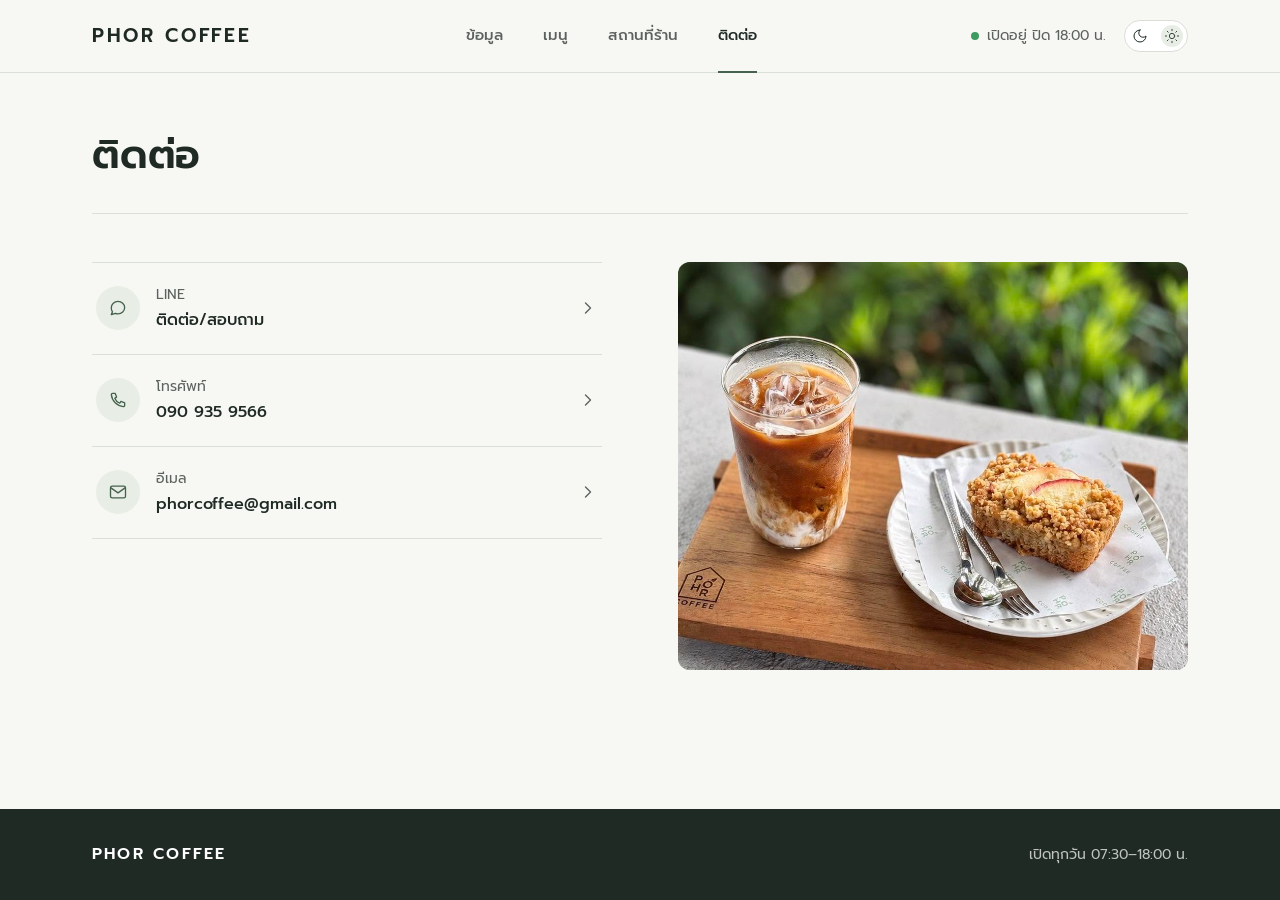
==== commit 5e898a2d: "Add files via upload" ====
--- a/contact.html
+++ b/contact.html
@@ -75,7 +75,7 @@
 
 <div class="mobile-bar">
   <a class="btn btn-secondary" id="barCall"><svg class="i" aria-hidden="true"><use href="#i-phone"/></svg>โทร</a>
-  <a class="btn btn-primary js-line" target="_blank" rel="noopener">จองโต๊ะ</a>
+  <a class="btn btn-primary js-line" target="_blank" rel="noopener">ติดต่อ/สอบถาม</a>
 </div>
 
 <script src="assets/data.js"></script>
--- a/assets/style.css
+++ b/assets/style.css
@@ -131,9 +131,12 @@
 .quick a:hover{color:var(--accent)}
 @media (max-width:699px){.about{grid-template-columns:1fr}.about .ph{order:-1}}
 
-.gallery{display:grid;grid-template-columns:repeat(4,1fr);grid-auto-rows:clamp(150px,18vw,230px);gap:12px;margin-top:28px}
-.gallery .ph:first-child{grid-column:span 2;grid-row:span 2}
-@media (max-width:760px){.gallery{grid-template-columns:1fr 1fr;grid-auto-rows:150px;gap:8px}}
+/* รูปแก้วเป็นแนวตั้ง จึงได้กรอบสูง  รูปมุมร้านแนวนอนได้กรอบกว้าง  แต่ละรูปตั้งจุดโฟกัสไว้ใน home.js */
+.gallery{display:grid;grid-template-columns:repeat(4,1fr);grid-template-rows:repeat(2,clamp(150px,18vw,230px));gap:12px;margin-top:28px;
+  grid-template-areas:"matcha brick brick signature" "matcha seating inside signature"}
+.g-matcha{grid-area:matcha}.g-brick{grid-area:brick}.g-signature{grid-area:signature}.g-seating{grid-area:seating}.g-inside{grid-area:inside}
+@media (max-width:760px){.gallery{grid-template-columns:1fr 1fr;grid-template-rows:repeat(4,150px);gap:8px;
+  grid-template-areas:"brick brick" "matcha signature" "matcha signature" "seating inside"}}
 
 .reviews-head{display:flex;flex-wrap:wrap;align-items:flex-end;justify-content:space-between;gap:16px}
 .rating{display:flex;align-items:center;gap:12px}
@@ -162,7 +165,17 @@
 .menu-list ul.swap{animation:list-in .35s ease-out}
 @keyframes list-in{from{opacity:0;transform:translateY(6px)}to{opacity:1;transform:none}}
 @media (max-width:760px){.menu-list ul{columns:1}}
-.menu-item{display:flex;align-items:baseline;gap:12px;padding:14px 0;border-bottom:1px solid var(--line);break-inside:avoid;scroll-margin-top:160px}
+.menu-item{display:flex;align-items:center;gap:16px;padding:12px 0;border-bottom:1px solid var(--line);break-inside:avoid;scroll-margin-top:160px}
+.mi-body{flex:1;min-width:0;display:flex;align-items:baseline;gap:12px}
+/* รูปย่อหน้าชื่อเมนู: กดเพื่อดูรูปใหญ่  เมนูที่ยังไม่มีรูปแสดงไอคอนแทน แถวจึงตรงกันทุกแถว */
+.mi-thumb{position:relative;flex:none;width:56px;height:56px;border-radius:10px;overflow:hidden;background:var(--placeholder);cursor:zoom-in;transition:transform .2s,box-shadow .2s}
+.mi-thumb img{width:100%;height:100%;object-fit:cover;opacity:0;transition:opacity .4s}
+.mi-thumb img.is-loaded{opacity:1}
+.mi-thumb::after{content:"";position:absolute;inset:0;border-radius:inherit;box-shadow:inset 0 0 0 1px rgba(30,42,35,.08);pointer-events:none}
+button.mi-thumb:hover{transform:scale(1.04);box-shadow:0 6px 16px -6px rgba(20,30,24,.35)}
+button.mi-thumb:focus-visible{outline:2px solid var(--accent);outline-offset:2px;border-radius:10px}
+.mi-thumb--none{display:grid;place-items:center;background:var(--accent-soft);color:var(--accent);cursor:default}
+.mi-thumb--none svg{width:22px;height:22px;fill:none;stroke:currentColor;stroke-width:1.4;stroke-linecap:round;stroke-linejoin:round;opacity:.6}
 .menu-item .name{font-weight:500}
 .menu-item .desc{display:block;font-size:var(--fs-sm);color:var(--text-2);font-weight:400;margin-top:2px}
 .menu-item .leader{flex:1;min-width:16px;border-bottom:1px dotted var(--leader);transform:translateY(-5px)}
@@ -211,10 +224,17 @@
 .gf-sheet-art.is-loaded{opacity:1;filter:none}
 .gf-sheet--art::after{content:"";position:absolute;inset:0;border-radius:inherit;pointer-events:none;background:linear-gradient(180deg,rgba(0,0,0,.46) 0%,rgba(0,0,0,0) 36%);box-shadow:inset 0 0 0 1px rgba(255,255,255,.2)}
 .gf-sheet-head{position:absolute;left:14px;right:14px;top:10px;z-index:1;display:flex;align-items:baseline;justify-content:space-between;gap:10px;white-space:nowrap}
-.gf-sheet-name{overflow:hidden;text-overflow:ellipsis;font-size:calc(14px * var(--gf-text, 1));font-weight:500;color:var(--text)}
+.gf-sheet-name{flex:1 1 auto;min-width:0;overflow:hidden;text-overflow:ellipsis;font-size:calc(14px * var(--gf-text, 1));font-weight:500;color:var(--text)}
 .gf-sheet-meta{flex:none;font-size:calc(12px * var(--gf-text, 1));font-variant-numeric:tabular-nums;color:rgba(30,42,35,.55)}
 .gf-sheet--art .gf-sheet-name{color:#fff}
 .gf-sheet--art .gf-sheet-meta{color:rgba(255,255,255,.78)}
+/* ไอคอนขยายท้ายราคา บนแผ่นที่มีรูป: บอกว่ากดดูรูปใหญ่ได้ (โผล่เมื่อเปิดแฟ้ม หัวแผ่นเห็นทุกแผ่นแม้ซ้อนกัน) */
+.gf-zoom{flex:none;align-self:center;display:grid;place-items:center;width:calc(20px * var(--gf-text, 1));height:calc(20px * var(--gf-text, 1));margin-left:calc(-4px * var(--gf-text, 1));border-radius:50%;
+  background:rgba(255,255,255,.16);box-shadow:inset 0 0 0 1px rgba(255,255,255,.3);color:#fff;opacity:0;transform:scale(.8);transition:opacity .3s var(--gf-ease),transform .3s var(--gf-ease),background-color .2s}
+.gf-zoom svg{width:58%;height:58%;fill:none;stroke:currentColor;stroke-width:2.2;stroke-linecap:round;stroke-linejoin:round}
+.gf-root[data-open] .gf-sheet--art{cursor:zoom-in}
+.gf-root[data-open] .gf-sheet--art .gf-zoom{opacity:.85;transform:none}
+.gf-root[data-open] .gf-sheet--art:hover .gf-zoom,.gf-root[data-open] .gf-sheet--art:focus-visible .gf-zoom{opacity:1;background:rgba(255,255,255,.3)}
 .gf-lines{position:absolute;left:14px;right:14px;top:44px;display:flex;flex-direction:column;gap:9px}
 .gf-lines i{display:block;height:5px;border-radius:3px;background:rgba(30,42,35,.08)}
 .gf-lines i:first-child{height:9px;margin-bottom:4px;background:rgba(30,42,35,.14)}
@@ -244,6 +264,50 @@
 @media (prefers-reduced-motion:reduce){
   .gf-root *,.gf-root *::before,.gf-root *::after{transition-duration:0s!important;transition-delay:0s!important;animation:none!important}
   .gf-tilt{transform:none}
+}
+
+/* ----- ดูรูปเมนูขนาดใหญ่: พื้นมืดเสมอทั้งสองโหมด ให้สีรูปอาหารชัดที่สุด ----- */
+html.lb-lock{overflow:hidden}
+.lb{position:fixed;inset:0;width:100%;height:100%;max-width:none;max-height:none;margin:0;padding:0;border:0;overflow:hidden;
+  background:rgba(9,13,11,.9);-webkit-backdrop-filter:blur(12px);backdrop-filter:blur(12px);color:#F2F5F0;font-family:'Prompt',system-ui,sans-serif;opacity:0;transition:opacity .2s ease}
+.lb::backdrop{background:transparent}
+.lb[open]{display:block}
+.lb.is-in{opacity:1}
+.lb-stage{position:absolute;inset:0;display:grid;place-items:center;padding:72px 96px 40px;touch-action:pan-y}
+.lb-fig{display:inline-flex;flex-direction:column;max-width:min(100%,760px);transform:scale(.97);transition:transform .25s cubic-bezier(.2,.8,.2,1)}
+.lb.is-in .lb-fig{transform:none}
+.lb-media{display:flex;justify-content:center}
+.lb-img{display:block;width:auto;height:auto;max-width:100%;max-height:calc(100vh - 220px);max-height:calc(100dvh - 220px);border-radius:12px;background:#1A221D;user-select:none;-webkit-user-drag:none;
+  box-shadow:0 30px 80px -24px rgba(0,0,0,.7);transition:opacity .25s ease}
+.lb-img:not([src]){width:min(60vw,420px);aspect-ratio:4/5}
+.lb-img.is-shown{animation:lb-in .3s ease}
+@keyframes lb-in{from{opacity:.35}to{opacity:1}}
+.lb.is-loading .lb-img{opacity:.55}
+/* คำบรรยายกว้างเท่ารูป (ไม่ดันให้กรอบกว้างกว่ารูป) */
+.lb-cap{width:0;min-width:100%;display:flex;align-items:flex-start;justify-content:space-between;gap:16px;padding-top:16px}
+.lb-text{display:flex;flex-direction:column;min-width:0}
+.lb-meta{font-size:13px;color:rgba(242,245,240,.6);white-space:pre;font-variant-numeric:tabular-nums}
+.lb-name{font-size:20px;font-weight:600;line-height:1.35}
+.lb-desc{font-size:14px;color:rgba(242,245,240,.72);margin-top:2px}
+.lb-price{flex:none;font-size:18px;font-weight:500;font-variant-numeric:tabular-nums;padding-top:20px}
+.lb-btn{position:absolute;z-index:2;display:grid;place-items:center;width:46px;height:46px;border-radius:50%;color:#fff;background:rgba(255,255,255,.1);box-shadow:inset 0 0 0 1px rgba(255,255,255,.2);
+  -webkit-backdrop-filter:blur(10px);backdrop-filter:blur(10px);transition:background-color .15s}
+.lb-btn:hover{background:rgba(255,255,255,.2)}
+.lb-btn:focus-visible{outline:2px solid #fff;outline-offset:3px;border-radius:50%}
+.lb-btn svg{width:22px;height:22px;fill:none;stroke:currentColor;stroke-width:1.8;stroke-linecap:round;stroke-linejoin:round}
+.lb-close{top:calc(16px + env(safe-area-inset-top));right:calc(16px + env(safe-area-inset-right))}
+.lb-prev,.lb-next{top:50%;margin-top:-23px}
+.lb-prev{left:calc(24px + env(safe-area-inset-left))}
+.lb-next{right:calc(24px + env(safe-area-inset-right))}
+.lb.is-single .lb-prev,.lb.is-single .lb-next{display:none}
+@media (max-width:699px){
+  .lb-stage{padding:68px 16px calc(88px + env(safe-area-inset-bottom))}
+  .lb-img{max-height:calc(100vh - 280px);max-height:calc(100dvh - 280px)}
+  .lb-prev,.lb-next{top:auto;margin-top:0;bottom:calc(20px + env(safe-area-inset-bottom))}
+  .lb-prev{left:calc(16px + env(safe-area-inset-left))}
+  .lb-next{right:calc(16px + env(safe-area-inset-right))}
+  .lb-name{font-size:18px}
+  .lb-price{font-size:16px}
 }
 
 /* ===== หน้า: สถานที่ร้าน ===== */
@@ -317,6 +381,8 @@
 :root[data-theme="dark"] .gf-tint{background:linear-gradient(180deg,rgba(16,24,19,.18) 0%,rgba(14,21,17,.62) 46%,rgba(10,15,12,.94) 100%)}
 :root[data-theme="dark"] .gf-spec{mix-blend-mode:screen;opacity:.16}
 :root[data-theme="dark"] .gf-front-rim{opacity:.55}
+:root[data-theme="dark"] .mi-thumb::after{box-shadow:inset 0 0 0 1px rgba(255,255,255,.08)}
+:root[data-theme="dark"] button.mi-thumb:hover{box-shadow:0 6px 16px -6px rgba(0,0,0,.7)}
 
 /* ---------- แถบล่างบนมือถือ ---------- */
 .mobile-bar{display:none}
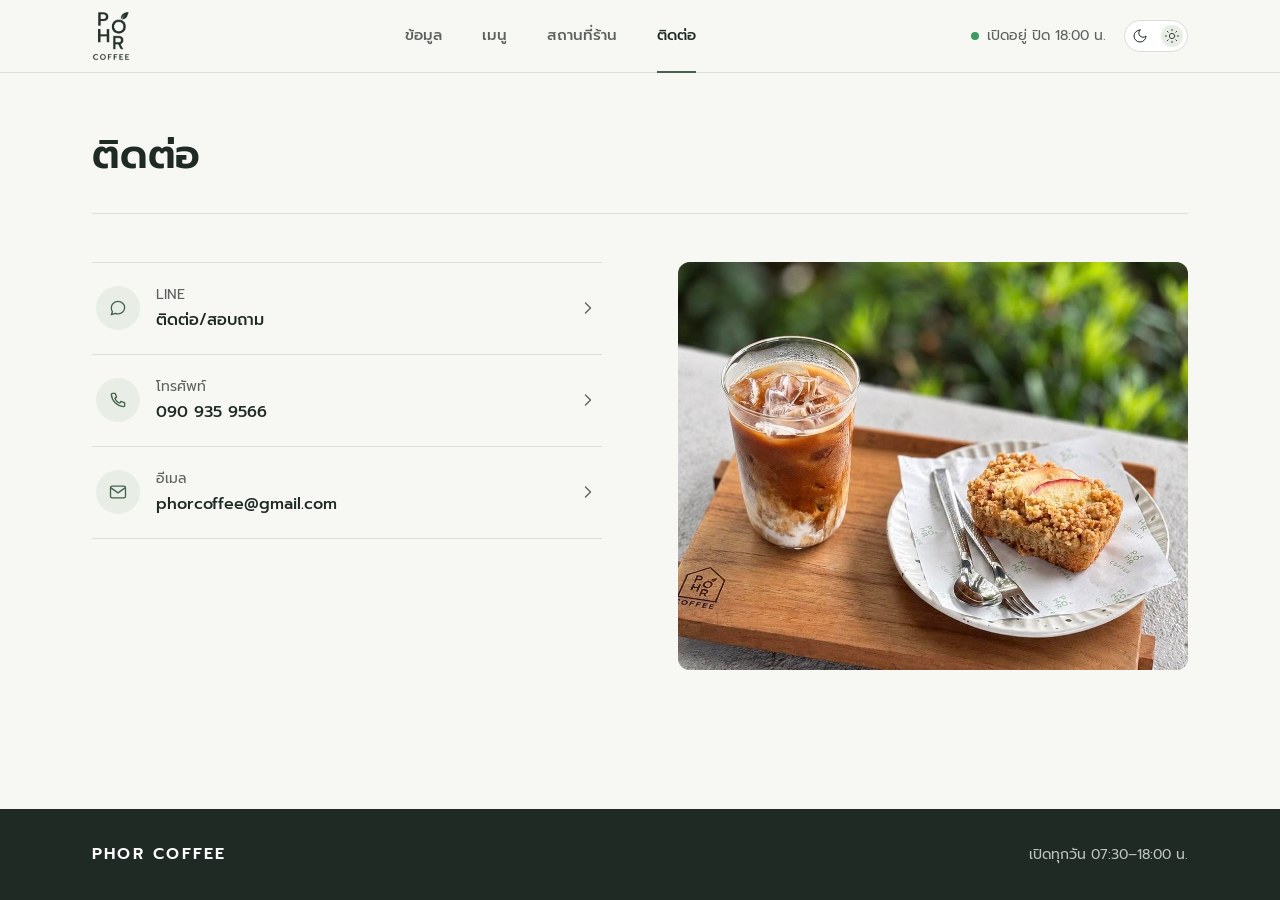
==== commit 9601e410: "Add files via upload" ====
--- a/contact.html
+++ b/contact.html
@@ -35,7 +35,7 @@
 
 <header class="site-header">
   <div class="container header-row">
-    <a href="index.html" class="brand" id="brand">PHOR COFFEE</a>
+    <a href="index.html" class="brand brand-logo" id="brand" aria-label="PHOR COFFEE หน้าแรก"><span class="logo" aria-hidden="true"></span></a>
     <nav class="nav" aria-label="เมนูหลัก">
       <a href="index.html">ข้อมูล</a>
       <a href="menu.html">เมนู</a>
--- a/assets/style.css
+++ b/assets/style.css
@@ -77,6 +77,13 @@
 .site-header{position:sticky;top:0;z-index:40;background:var(--header-bg);backdrop-filter:saturate(1.2) blur(8px);border-bottom:1px solid var(--line)}
 .header-row{display:flex;align-items:center;justify-content:space-between;gap:24px;height:72px}
 .brand{font-size:19px;font-weight:600;letter-spacing:.14em}
+/* โลโก้ร้านมุมซ้ายบน: ใช้รูปโลโก้เป็นแม่พิมพ์ (mask) แล้วเติมสีตัวหนังสือ จึงเปลี่ยนสีตามโหมดสว่าง/มืดเอง */
+.brand-logo{display:flex;align-items:center;align-self:stretch;flex:none;border-radius:6px}
+.brand-logo .logo{display:block;height:50px;aspect-ratio:226/298;background:var(--text);
+  -webkit-mask:var(--logo) center/contain no-repeat;mask:var(--logo) center/contain no-repeat;transition:opacity .15s}
+/* ไฟล์ต้นฉบับอยู่ที่ assets/img/logo.png  ฝังไว้ตรงนี้เพื่อให้แสดงได้ทั้งบนเว็บและตอนเปิดไฟล์ในเครื่อง */
+.brand-logo{--logo:url("[data-uri]")}
+.brand-logo:hover .logo{opacity:.78}
 .nav{display:flex;gap:4px;height:100%}
 .nav a{position:relative;display:flex;align-items:center;padding:0 18px;font-size:15px;font-weight:500;color:var(--text-2);transition:color .15s}
 .nav a:hover{color:var(--text)}
@@ -93,6 +100,7 @@
 }
 @media (max-width:699px){
   .header-row{height:56px}
+  .brand-logo .logo{height:42px}
   .nav{position:absolute;left:0;right:0;top:56px;height:46px;background:var(--bg);border-top:1px solid var(--line);display:grid;grid-template-columns:repeat(4,1fr);gap:0;padding:0 8px}
   .nav a{justify-content:center;padding:0 4px;font-size:14px}
   .nav a[aria-current="page"]::after{left:14%;right:14%}
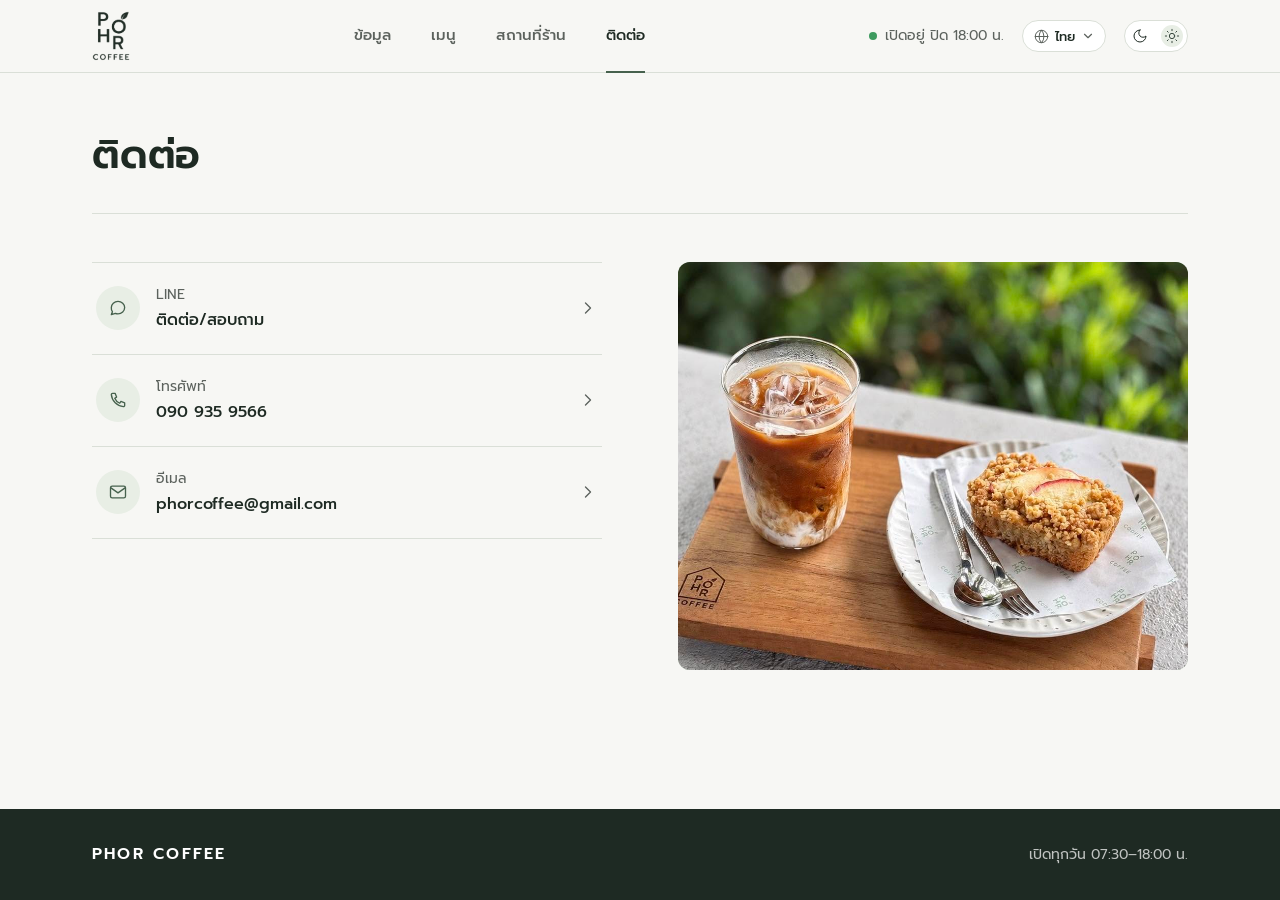
==== commit 7296ad13: "Add files via upload" ====
--- a/contact.html
+++ b/contact.html
@@ -16,10 +16,10 @@
 <link rel="preconnect" href="https://fonts.gstatic.com" crossorigin>
 <link rel="preconnect" href="https://lh3.googleusercontent.com">
 <link href="https://fonts.googleapis.com/css2?family=Prompt:wght@300;400;500;600&display=swap" rel="stylesheet">
-<script>(function(){var t;try{t=localStorage.getItem("phor-theme")}catch(e){}if(t!=="light"&&t!=="dark")t=matchMedia("(prefers-color-scheme: dark)").matches?"dark":"light";document.documentElement.setAttribute("data-theme",t);var m=document.querySelector('meta[name="theme-color"]');if(m)m.content=t==="dark"?"#121A15":"#F7F7F4"})()</script>
+<script>(function(){var t;try{t=localStorage.getItem("phor-theme")}catch(e){}if(t!=="light"&&t!=="dark")t=matchMedia("(prefers-color-scheme: dark)").matches?"dark":"light";document.documentElement.setAttribute("data-theme",t);var m=document.querySelector('meta[name="theme-color"]');if(m)m.content=t==="dark"?"#121A15":"#F7F7F4";var l=null;try{l=new URLSearchParams(location.search).get("lang")||localStorage.getItem("phor-lang")}catch(e){}if(l==="en"){var d=document.documentElement;d.lang="en";d.classList.add("i18n-pending");setTimeout(function(){d.classList.remove("i18n-pending")},2500)}})()</script>
 <link rel="stylesheet" href="assets/style.css">
 </head>
-<body>
+<body data-page="contact">
 
 <svg width="0" height="0" style="position:absolute" aria-hidden="true">
   <symbol id="i-star" viewBox="0 0 24 24"><path d="m12 3 2.7 5.6 6.1.9-4.4 4.3 1 6.1L12 17l-5.4 2.9 1-6.1L3.2 9.5l6.1-.9z"/></symbol>
@@ -35,15 +35,16 @@
 
 <header class="site-header">
   <div class="container header-row">
-    <a href="index.html" class="brand brand-logo" id="brand" aria-label="PHOR COFFEE หน้าแรก"><span class="logo" aria-hidden="true"></span></a>
-    <nav class="nav" aria-label="เมนูหลัก">
-      <a href="index.html">ข้อมูล</a>
-      <a href="menu.html">เมนู</a>
-      <a href="location.html">สถานที่ร้าน</a>
-      <a href="contact.html" aria-current="page">ติดต่อ</a>
+    <a href="index.html" class="brand brand-logo" id="brand" data-i18n-attr="aria-label:brand.home" aria-label="PHOR COFFEE หน้าแรก"><span class="logo" aria-hidden="true"></span></a>
+    <nav class="nav" aria-label="เมนูหลัก" data-i18n-attr="aria-label:nav.label">
+      <a href="index.html" data-i18n="nav.info">ข้อมูล</a>
+      <a href="menu.html" data-i18n="nav.menu">เมนู</a>
+      <a href="location.html" data-i18n="nav.location">สถานที่ร้าน</a>
+      <a href="contact.html" aria-current="page" data-i18n="nav.contact">ติดต่อ</a>
     </nav>
     <div class="header-end">
       <div class="status" id="status" aria-live="polite"><span class="dot"></span><span class="txt"></span></div>
+      <div class="lang-select" id="langSelect"><button type="button" class="ls-trigger" aria-haspopup="menu" aria-expanded="false" aria-controls="langMenu"><svg class="ls-globe" viewBox="0 0 24 24" aria-hidden="true"><circle cx="12" cy="12" r="10"/><path d="M12 2a14.5 14.5 0 0 0 0 20 14.5 14.5 0 0 0 0-20"/><path d="M2 12h20"/></svg><span class="ls-current">ไทย</span><svg class="ls-chev" viewBox="0 0 24 24" aria-hidden="true"><path d="m6 9 6 6 6-6"/></svg></button><ul class="ls-menu" id="langMenu" role="menu"></ul></div>
       <button type="button" class="theme-toggle" id="themeToggle" role="switch" aria-checked="false" aria-label="โหมดมืด"><span class="tg-row"><span class="tg-slot tg-knob"><svg viewBox="0 0 24 24" aria-hidden="true" class="tg-when-light"><circle cx="12" cy="12" r="4"/><path d="M12 2v2"/><path d="M12 20v2"/><path d="m4.93 4.93 1.41 1.41"/><path d="m17.66 17.66 1.41 1.41"/><path d="M2 12h2"/><path d="M20 12h2"/><path d="m6.34 17.66-1.41 1.41"/><path d="m19.07 4.93-1.41 1.41"/></svg><svg viewBox="0 0 24 24" aria-hidden="true" class="tg-when-dark"><path d="M12 3a6 6 0 0 0 9 9 9 9 0 1 1-9-9Z"/></svg></span><span class="tg-slot tg-other"><svg viewBox="0 0 24 24" aria-hidden="true" class="tg-when-light"><path d="M12 3a6 6 0 0 0 9 9 9 9 0 1 1-9-9Z"/></svg><svg viewBox="0 0 24 24" aria-hidden="true" class="tg-when-dark"><circle cx="12" cy="12" r="4"/><path d="M12 2v2"/><path d="M12 20v2"/><path d="m4.93 4.93 1.41 1.41"/><path d="m17.66 17.66 1.41 1.41"/><path d="M2 12h2"/><path d="M20 12h2"/><path d="m6.34 17.66-1.41 1.41"/><path d="m19.07 4.93-1.41 1.41"/></svg></span></span></button>
     </div>
   </div>
@@ -53,7 +54,7 @@
   <article class="page" id="page-contact">
     <div class="container">
       <header class="page-intro">
-        <h1 class="h-page">ติดต่อ</h1>
+        <h1 class="h-page" data-i18n="contact.title">ติดต่อ</h1>
       </header>
       <div class="contact">
         <div>
@@ -74,11 +75,12 @@
 </footer>
 
 <div class="mobile-bar">
-  <a class="btn btn-secondary" id="barCall"><svg class="i" aria-hidden="true"><use href="#i-phone"/></svg>โทร</a>
-  <a class="btn btn-primary js-line" target="_blank" rel="noopener">ติดต่อ/สอบถาม</a>
+  <a class="btn btn-secondary" id="barCall"><svg class="i" aria-hidden="true"><use href="#i-phone"/></svg><span data-i18n="cta.call">โทร</span></a>
+  <a class="btn btn-primary js-line" target="_blank" rel="noopener" data-i18n="cta.contact">ติดต่อ/สอบถาม</a>
 </div>
 
 <script src="assets/data.js"></script>
+<script src="assets/i18n.js"></script>
 <script src="assets/common.js"></script>
 <script src="assets/contact.js"></script>
 </body>
--- a/assets/style.css
+++ b/assets/style.css
@@ -43,6 +43,8 @@
   color-scheme:dark;
 }
 *,*::before,*::after{box-sizing:border-box}
+/* ตอนเปิดหน้าเป็นภาษาอังกฤษ ซ่อนไว้ชั่วครู่จนเปลี่ยนข้อความเสร็จ จะไม่เห็นภาษาไทยแวบขึ้นมา */
+html.i18n-pending body{visibility:hidden}
 *{margin:0;padding:0}
 html{-webkit-text-size-adjust:100%;scroll-padding-top:120px}
 body{font-family:'Prompt',system-ui,-apple-system,sans-serif;font-size:var(--fs-md);font-weight:400;line-height:1.7;color:var(--text);background:var(--bg);min-height:100vh;display:flex;flex-direction:column;-webkit-font-smoothing:antialiased}
@@ -90,6 +92,7 @@
 .nav a[aria-current="page"]{color:var(--text)}
 .nav a[aria-current="page"]::after{content:"";position:absolute;left:18px;right:18px;bottom:-1px;height:2px;background:var(--accent)}
 .header-end{display:flex;align-items:center;gap:18px}
+@media (max-width:1023px){.header-end{gap:10px}}
 .status{display:flex;align-items:center;gap:8px;font-size:var(--fs-sm);color:var(--text-2);white-space:nowrap}
 .status .dot{width:8px;height:8px;border-radius:50%;background:var(--status-off)}
 .status.is-open .dot{background:var(--status-on)}
@@ -132,6 +135,30 @@
 
 .about{display:grid;grid-template-columns:1fr 1fr;gap:clamp(32px,6vw,80px);align-items:center}
 .about .ph{aspect-ratio:4/3}
+/* รูปเลื่อนข้างข้อความแนะนำร้าน: รูปใหม่เลื่อนเข้าทับ รูปเดิมเลื่อนออกช้ากว่า (parallax) และหรี่ลงเล็กน้อย */
+.slides{isolation:isolate;touch-action:pan-y;user-select:none;-webkit-user-select:none}
+.sl-view{position:absolute;inset:0;overflow:hidden;border-radius:inherit}
+.sl{position:absolute;inset:0;overflow:hidden;background:var(--placeholder);visibility:hidden;transform:translate3d(var(--x,0%),0,0);z-index:1}
+.sl.is-cur,.sl.is-in,.sl.is-out{visibility:visible}
+.sl.is-in{z-index:2}
+.sl img{position:absolute;inset:0;width:100%;height:100%;object-fit:cover;transform:translate3d(var(--ix,0%),0,0) scale(var(--sc,1));opacity:0;transition:opacity .6s ease}
+.sl.is-loaded img{opacity:1}
+.sl::after{content:"";position:absolute;inset:0;background:#0B110D;opacity:calc(var(--dim,0) * .32);pointer-events:none}
+.sl.anim,.sl.anim img,.sl.anim::after{transition:transform 1.1s cubic-bezier(.65,0,.35,1),opacity 1.1s cubic-bezier(.65,0,.35,1)}
+.sl.anim.is-loaded img{opacity:1}
+.sl.failed img{display:none}
+/* แถบบอกลำดับรูป: แถบของรูปปัจจุบันค่อยๆ เต็มใน 5 วินาที  กดเพื่อไปรูปนั้น */
+.slides::after{content:"";position:absolute;left:0;right:0;bottom:0;height:72px;z-index:3;pointer-events:none;border-radius:0 0 var(--r-md) var(--r-md);background:linear-gradient(to top,rgba(10,16,12,.38),rgba(10,16,12,0))}
+.sl-dots{position:absolute;left:0;right:0;bottom:10px;z-index:4;display:flex;justify-content:center;gap:4px}
+.sl-dot{display:grid;place-items:center;width:34px;height:28px;padding:0;border-radius:6px}
+.sl-dot i{position:relative;display:block;width:24px;height:3px;border-radius:2px;overflow:hidden;background:rgba(255,255,255,.4);transition:background-color .2s}
+.sl-dot:hover i{background:rgba(255,255,255,.65)}
+.sl-dot i::after{content:"";position:absolute;inset:0;border-radius:inherit;background:#fff;transform:scaleX(0);transform-origin:left center}
+.sl-dot.is-cur i::after{animation:sl-fill 5s linear forwards}
+.slides.is-held .sl-dot.is-cur i::after{animation-play-state:paused}
+@keyframes sl-fill{from{transform:scaleX(0)}to{transform:scaleX(1)}}
+.sl-dot:focus-visible{outline:2px solid #fff;outline-offset:0}
+@media (prefers-reduced-motion:reduce){.sl-dot.is-cur i::after{transform:scaleX(1)}}
 .quick{margin-top:32px;border-top:1px solid var(--line);max-width:440px}
 .quick div{display:flex;justify-content:space-between;gap:16px;padding:13px 0;border-bottom:1px solid var(--line);font-size:15px}
 .quick dt{color:var(--text-2)}
@@ -154,6 +181,7 @@
 .quotes{display:grid;grid-template-columns:repeat(3,1fr);gap:32px;margin-top:36px;list-style:none}
 .quotes li{border-top:2px solid var(--accent);padding-top:18px}
 .quotes blockquote{font-size:17px;line-height:1.65;text-wrap:pretty}
+.quotes-note{margin-top:28px;font-size:var(--fs-sm);color:var(--text-2)}
 @media (max-width:699px){.quotes{grid-template-columns:1fr;gap:24px}}
 
 /* ===== หน้า: เมนู ===== */
@@ -354,6 +382,29 @@
 .footer-grid{display:flex;flex-wrap:wrap;align-items:center;justify-content:space-between;gap:12px 24px}
 .site-footer .brand{color:var(--footer-strong);font-size:16px}
 
+/* ---------- ปุ่มเลือกภาษา: ดัดแปลงจากคอมโพเนนต์ Language Selector Dropdown (ปุ่มแคปซูล + รายการที่มีเครื่องหมายถูก) ---------- */
+.lang-select{position:relative;flex:none}
+.ls-trigger{display:flex;align-items:center;gap:6px;height:32px;padding:0 10px 0 11px;border-radius:999px;border:1px solid var(--tg-border);background:var(--tg-track);
+  color:var(--text);font-size:13px;font-weight:500;line-height:1;white-space:nowrap;transition:background-color .2s,border-color .2s}
+.ls-trigger:hover{background:var(--accent-soft)}
+.ls-trigger:focus-visible{outline:2px solid var(--accent);outline-offset:3px;border-radius:999px}
+.ls-trigger svg{flex:none;fill:none;stroke:currentColor;stroke-linecap:round;stroke-linejoin:round}
+.ls-globe{width:15px;height:15px;stroke-width:1.6;color:var(--text-2)}
+.ls-chev{width:14px;height:14px;stroke-width:2;color:var(--text-2);transition:transform .2s}
+.lang-select[data-open] .ls-chev{transform:rotate(180deg)}
+.ls-menu{position:absolute;right:0;top:calc(100% + 8px);z-index:60;min-width:168px;padding:6px;list-style:none;border-radius:14px;
+  background:var(--surface);border:1px solid var(--line);box-shadow:0 14px 34px -12px rgba(20,30,24,.28),0 2px 6px rgba(20,30,24,.06);
+  opacity:0;visibility:hidden;transform:translateY(-4px);transition:opacity .16s ease,transform .16s ease,visibility 0s linear .16s}
+.lang-select[data-open] .ls-menu{opacity:1;visibility:visible;transform:none;transition:opacity .16s ease,transform .16s ease}
+.ls-item{display:flex;align-items:center;gap:10px;width:100%;min-height:40px;padding:0 12px;border-radius:9px;font-size:14px;color:var(--text);text-align:left;transition:background-color .12s}
+.ls-item:hover,.ls-item:focus-visible{background:var(--accent-soft);outline:none}
+.ls-label{flex:1}
+.ls-check{width:16px;height:16px;fill:none;stroke:currentColor;stroke-width:2.2;stroke-linecap:round;stroke-linejoin:round;visibility:hidden}
+.ls-item.is-on{font-weight:600;color:var(--accent)}
+.ls-item.is-on .ls-check{visibility:visible}
+:root[data-theme="dark"] .ls-menu{box-shadow:0 18px 40px -12px rgba(0,0,0,.75)}
+@media (max-width:699px){.ls-trigger{padding:0 9px}.ls-globe{display:none}}
+
 /* ---------- ปุ่มสลับโหมด: ดัดแปลงจากคอมโพเนนต์ ThemeToggle (ขนาด 64×32 ปุ่มกลม 24 ไอคอน Sun/Moon ของ lucide) ---------- */
 .theme-toggle{display:flex;flex:none;box-sizing:border-box;width:64px;height:32px;padding:4px;border-radius:999px;cursor:pointer;background:var(--tg-track);border:1px solid var(--tg-border);transition:background-color .3s,border-color .3s}
 .theme-toggle:focus-visible{outline:2px solid var(--accent);outline-offset:3px}
